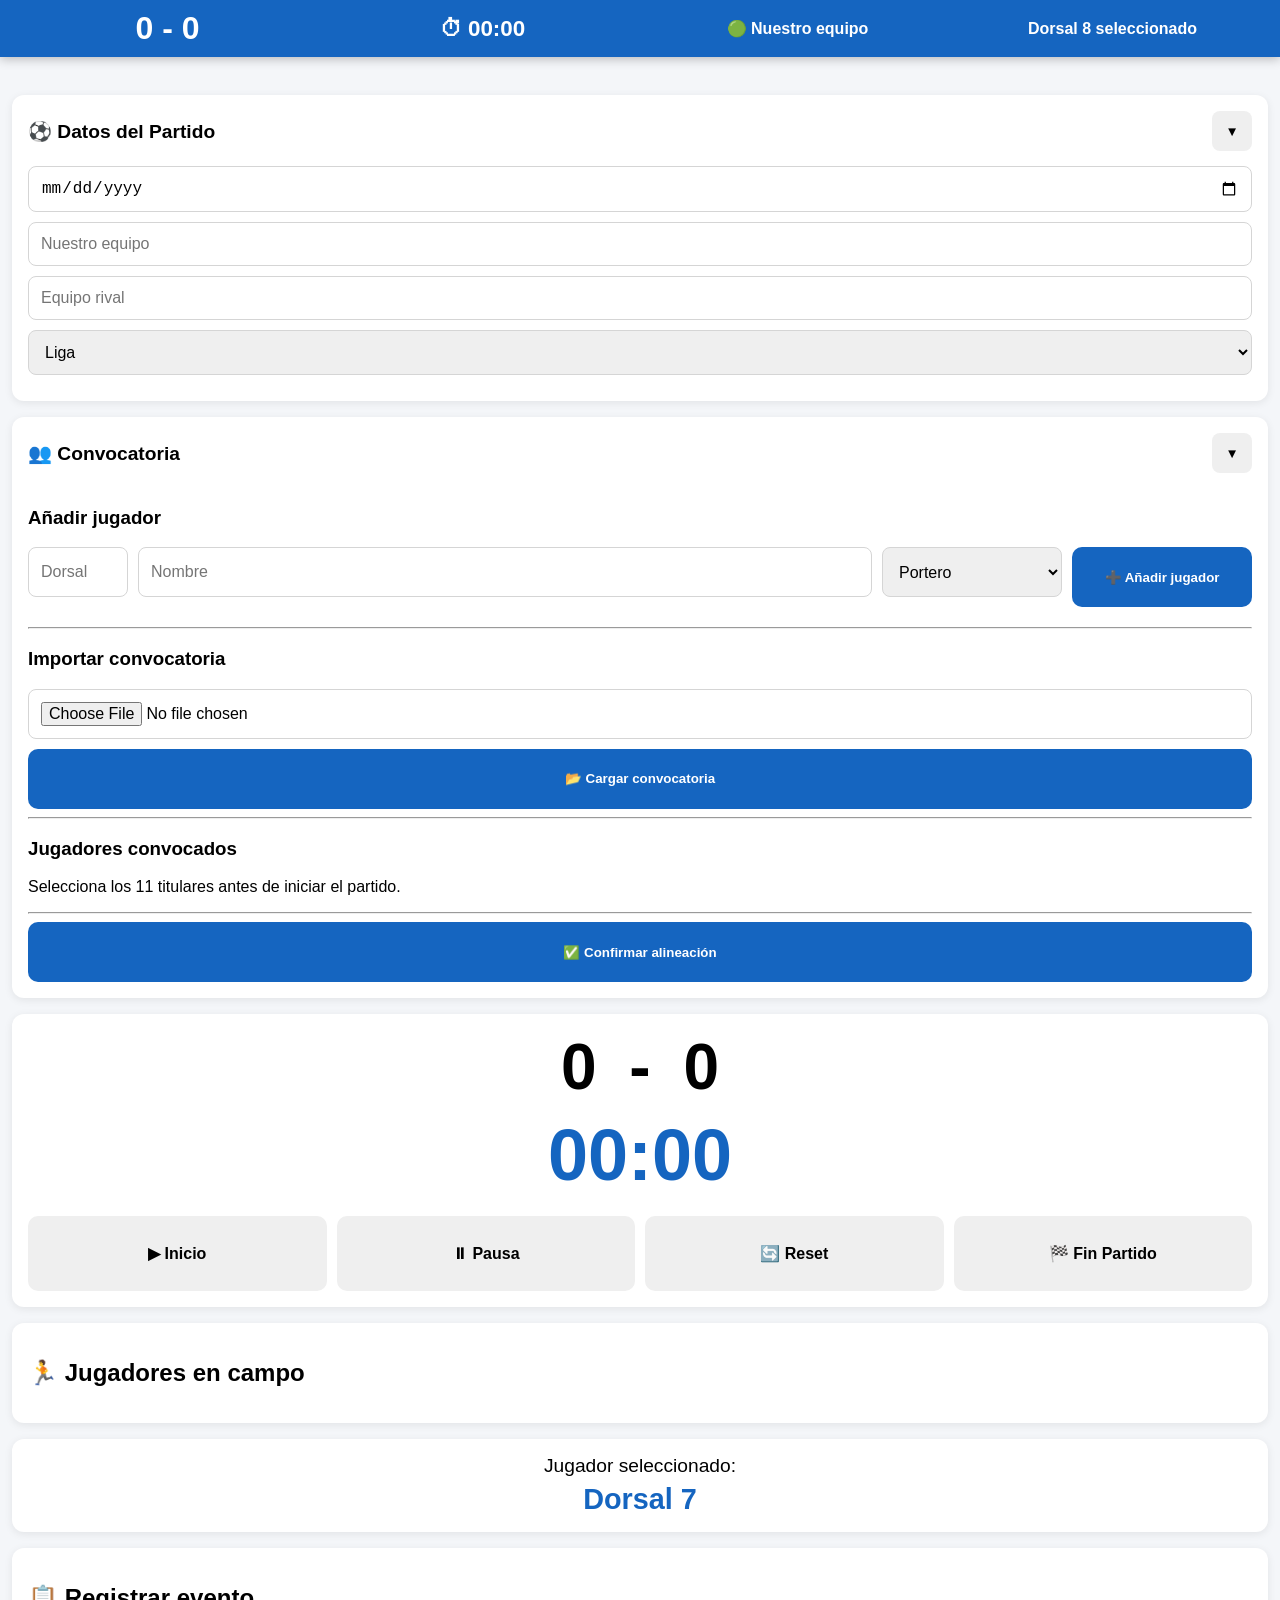
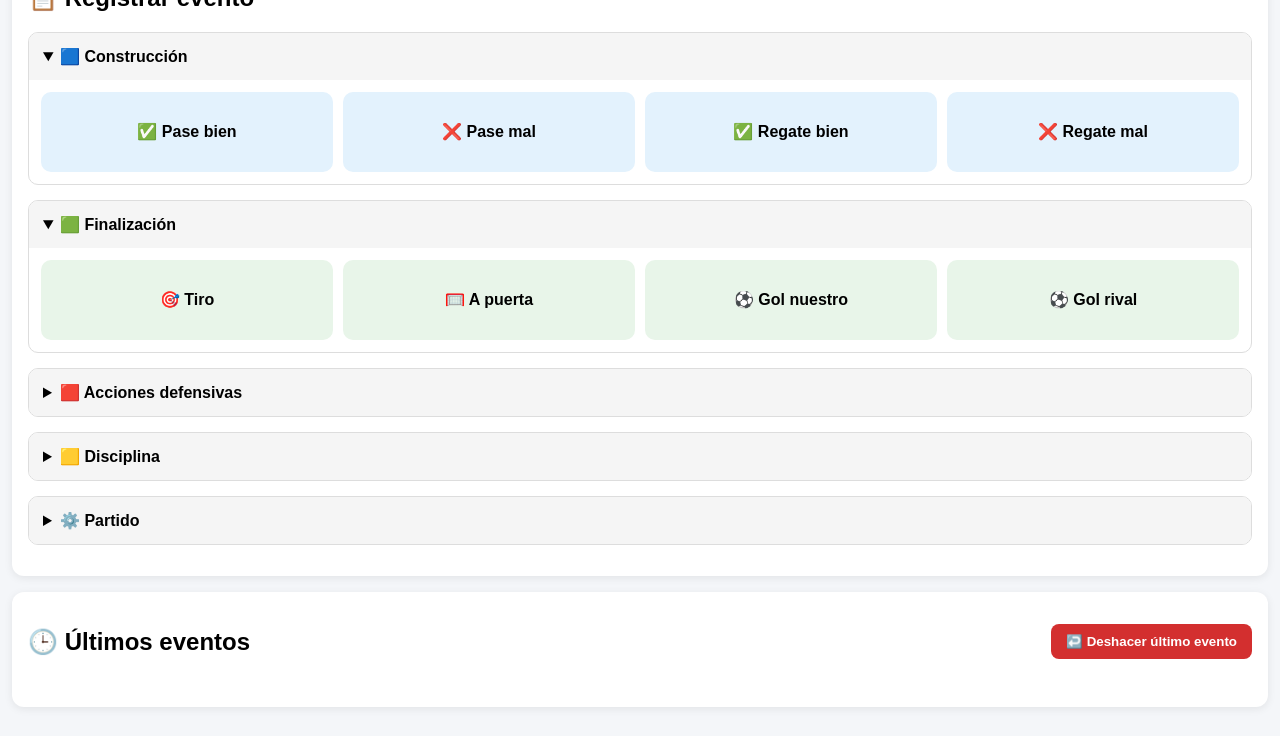
==== index.html @ 16bd26c3 "Versión1 Primera versión justo antes de añadir autoguardado. Está implementado:  ✅ Convocatoria man" ====
<!DOCTYPE html>
<html lang="es">
<head>
    <meta charset="UTF-8">
    <meta name="viewport" content="width=device-width, initial-scale=1.0">
<!-- ENLACE A MANIFEST -->
    <link rel="manifest" href="manifest.json">

    <title>Football Scout</title>
    <link rel="stylesheet" href="css/style.css">
</head>

<body>
<!-- PANEL STICKY -->
<header class="sticky-panel">
  <div class="sticky-score">
      <span id="stickyHomeGoals">2</span>
      <span class="sticky-separator">-</span>
      <span id="stickyAwayGoals">1</span>
  </div>

  <div class="sticky-timer">
      ⏱ <span id="stickyTimer">67:34</span>
  </div>

  <div class="sticky-team">
      🟢 <span id="activeTeamLabel"> Nuestro equipo </span>
  </div>

  <div class="sticky-player">
      Dorsal
      <span id="stickySelectedPlayer">
          8
      </span>
      seleccionado
  </div>

</header>
<div class="app-container">
    <!-- DATOS DEL PARTIDO -->
    <section class="card collapsible">
        <div class="section-header">
            <h2>⚽ Datos del Partido</h2>
            <button class="collapse-btn" data-target="matchContent">▼</button>
        </div>
        <div id="matchContent" class="section-content">
            <input type="date" id="matchDate">
            <input type="text" id="homeTeam"  placeholder="Nuestro equipo">
            <input type="text" id="awayTeam" placeholder="Equipo rival">
            <select id="competition">
                <option>Liga</option>
                <option>Copa</option>
                <option>Amistoso</option>
                <option>Torneo</option>
            </select>
        </div>
    </section>

<!-- CONVOCATORIA -->
<section class="card collapsible">
    <div class="section-header">
        <h2>👥 Convocatoria</h2>
        <button class="collapse-btn" data-target="squadContent"> ▼ </button>
    </div>
    <div id="squadContent" class="section-content">
        <!-- ALTA MANUAL -->
        <h3>Añadir jugador</h3>
        <div class="player-form">
            <input type="number" id="playerDorsal" placeholder="Dorsal">
            <input type="text" id="playerName"  placeholder="Nombre">
            <select id="playerPosition">
                <option value="POR">Portero</option>
                <option value="LD">Lateral Derecho</option>
                <option value="DFC">Defensa Central</option>
                <option value="LI">Lateral Izquierdo</option>
                <option value="MC">Medio Centro</option>
                <option value="EI">Extremo Izquierdo</option>
                <option value="ED">Extremo Derecho</option>
                <option value="DC">Delantero</option>
            </select>
            <button type="button" id="addPlayerBtn" class="primary-btn">
                ➕ Añadir jugador
            </button>
        </div>
        <hr>
        <!-- IMPORTAR CONVOCATORIA -->
        <h3>Importar convocatoria</h3>
        <div class="import-panel">
            <input type="file" id="lineupFile" accept=".txt">
            <button type="button" id="loadLineupBtn" class="primary-btn">
                📂 Cargar convocatoria
            </button>
        </div>
        <hr>

        <!-- LISTADO DE CONVOCADOS -->
        <h3>Jugadores convocados</h3>
        <p> Selecciona los 11 titulares antes de iniciar el partido.</p>
        <div id="playersList">
            <!-- renderSquad() insertará aquí: 
            <div class="player-row">
                <label>   
                    <input type="checkbox" class="starter-checkbox" data-player-id="123">
                    8 - Antonio Rivas (MC)
                </label>
            </div>
            <div class="player-row">
                <label>
                    <input type="checkbox" class="starter-checkbox" data-player-id="1">
                    1 - Juan Pérez (POR)
                </label>
            </div>
            -->
        </div>
        <hr>
        <!-- CONFIRMAR ALINEACIÓN -->
        <button type="button" id="confirmLineupBtn" class="primary-btn">
            ✅ Confirmar alineación
        </button>
    </div>
</section>
<!-- PANEL DE PARTIDO-->
<section class="card match-panel">
    <div class="scoreboard">
        <span id="homeGoals">0</span>
        <span class="separator">-</span>
        <span id="awayGoals">0</span>
    </div>
    <div id="timer">   00:00  </div>
    <div class="timer-controls">
        <button id="startBtn">   ▶ Inicio </button>
        <button id="pauseBtn"> ⏸ Pausa </button>
        <button id="resetBtn"> 🔄 Reset </button>
        <button id="finishBtn"> 🏁 Fin Partido </button>
    </div>
</section>

<!-- JUGADORES -->
<section class="card">
    <h2>🏃 Jugadores en campo</h2>
    <div id="fieldPlayers">
    <!-- Generados por JS -->
        <button class="player-btn">1</button>
        <button class="player-btn">2</button>
        <button class="player-btn">3</button>
        <button class="player-btn">4</button>

        <button class="player-btn">5</button>
        <button class="player-btn">6</button>
        <button class="player-btn selected">7</button>
        <button class="player-btn">8</button>

        <button class="player-btn">9</button>
        <button class="player-btn">10</button>
        <button class="player-btn">11</button>
        </div>
    </section>

    <!-- JUGADOR SELECCIONADO -->
    <section class="card selected-player-card">
        <span>Jugador seleccionado:</span>
        <strong id="selectedPlayer">
            Dorsal 7
        </strong>
    </section>

    <!-- EVENTOS -->
    <section class="card">
        <h2>📋 Registrar evento</h2>
        <!-- CONSTRUCCIÓN -->
        <details open>
            <summary>🟦 Construcción</summary>
            <div class="event-grid">
                <button class="offensive" data-event="pass_ok"> ✅ Pase bien </button>
                <button class="offensive" data-event="pass_bad"> ❌ Pase mal </button>
                <button class="offensive" data-event="dribble_ok"> ✅ Regate bien </button>
                <button class="offensive" data-event="dribble_bad"> ❌ Regate mal </button>
            </div>
        </details>

        <!-- FINALIZACIÓN -->
        <details open>
            <summary>🟩 Finalización</summary>
            <div class="event-grid">
                <button class="finishing"
                        data-event="shot">
                    🎯 Tiro
                </button>

                <button class="finishing"
                        data-event="shot_target">
                    🥅 A puerta
                </button>

                <button class="finishing"
                        data-event="goal_own">
                    ⚽ Gol nuestro
                </button>

                <button class="finishing"
                        data-event="goal_rival">
                    ⚽ Gol rival
                </button>

            </div>

        </details>

        <!-- DEFENSIVO -->

        <details>

            <summary>🟥 Acciones defensivas</summary>

            <div class="event-grid">

                <button class="defensive"
                        data-event="loss">
                    💥 Pérdida
                </button>

                <button class="defensive"
                        data-event="recovery">
                    🔁 Recuperación
                </button>

            </div>

        </details>

        <!-- DISCIPLINA -->

        <details>

            <summary>🟨 Disciplina</summary>

            <div class="event-grid">

                <button class="discipline"
                        data-event="foul_committed">
                    🤕 Falta cometida
                </button>

                <button class="discipline"
                        data-event="foul_received">
                    🙋 Falta sufrida
                </button>

                <button class="discipline"
                        data-event="yellow">
                    🟨 Amarilla
                </button>

            </div>

        </details>

        <!-- PARTIDO -->

        <details>

            <summary>⚙️ Partido</summary>

            <div class="event-grid">

                <button class="match-event"
                        id="substitutionBtn">
                    🔄 Cambio
                </button>

            </div>

        </details>

    </section>
        <!-- ÚLTIMOS EVENTOS -->

    <section class="card">
        <div class="timeline-header">
            <h2>🕒 Últimos eventos</h2>
            <button type="button" id="undoEventBtn"> ↩️ Deshacer último evento         </button>
        </div>
        <div id="timeline">
        <!--
            <div class="timeline-item"> 23' D7 Pase correcto </div>
            <div class="timeline-item"> 24' D9 Regate correcto </div>
            <div class="timeline-item"> 25' D10 Tiro </div>
        -->
        </div>
    </section>
</div>

<div id="substitutionModal" class="modal hidden">
    <div class="modal-content">
        <h2>🔄 Cambio</h2>
        <label> Sale </label>
        <select id="playerOutSelect">
        </select>
        <label> Entra </label>
        <select id="playerInSelect">
        </select>

        <div class="modal-actions">
            <button id="cancelSubBtn"> Cancelar</button>
            <button id="confirmSubBtn"> Confirmar </button>
        </div>
    </div>
</div>

<script src="js/players.js"></script>

<script src="js/ui.js"></script>

<script src="js/app.js"></script>
<script src="js/state.js"></script>
<script src="js/timer.js"></script>
<script src="js/scoreboard.js"></script>

<script src="js/timeline.js"></script>
<script src="js/events.js"></script>
<script src="js/substitutions.js"></script>
<script src="js/storage.js"></script>




<script>
if (
    "serviceWorker" in navigator &&
    window.location.protocol !== "file:"
) {
    window.addEventListener("load", () => {
        navigator.serviceWorker
            .register("./service-worker.js")
            .then(() => {
                console.log("✅ Service Worker registrado");
            })
            .catch(error => {
                console.error(error);
            });
    });
}
else {
    console.log(
        "ℹ️ Service Worker desactivado en modo local"
    );
}
</script>

</body>
</html>
---- css/style.css ----
@import url("./layout.css");
@import url("./match.css");
@import url("./players.css");
@import url("./events.css");
@import url("./responsive.css");
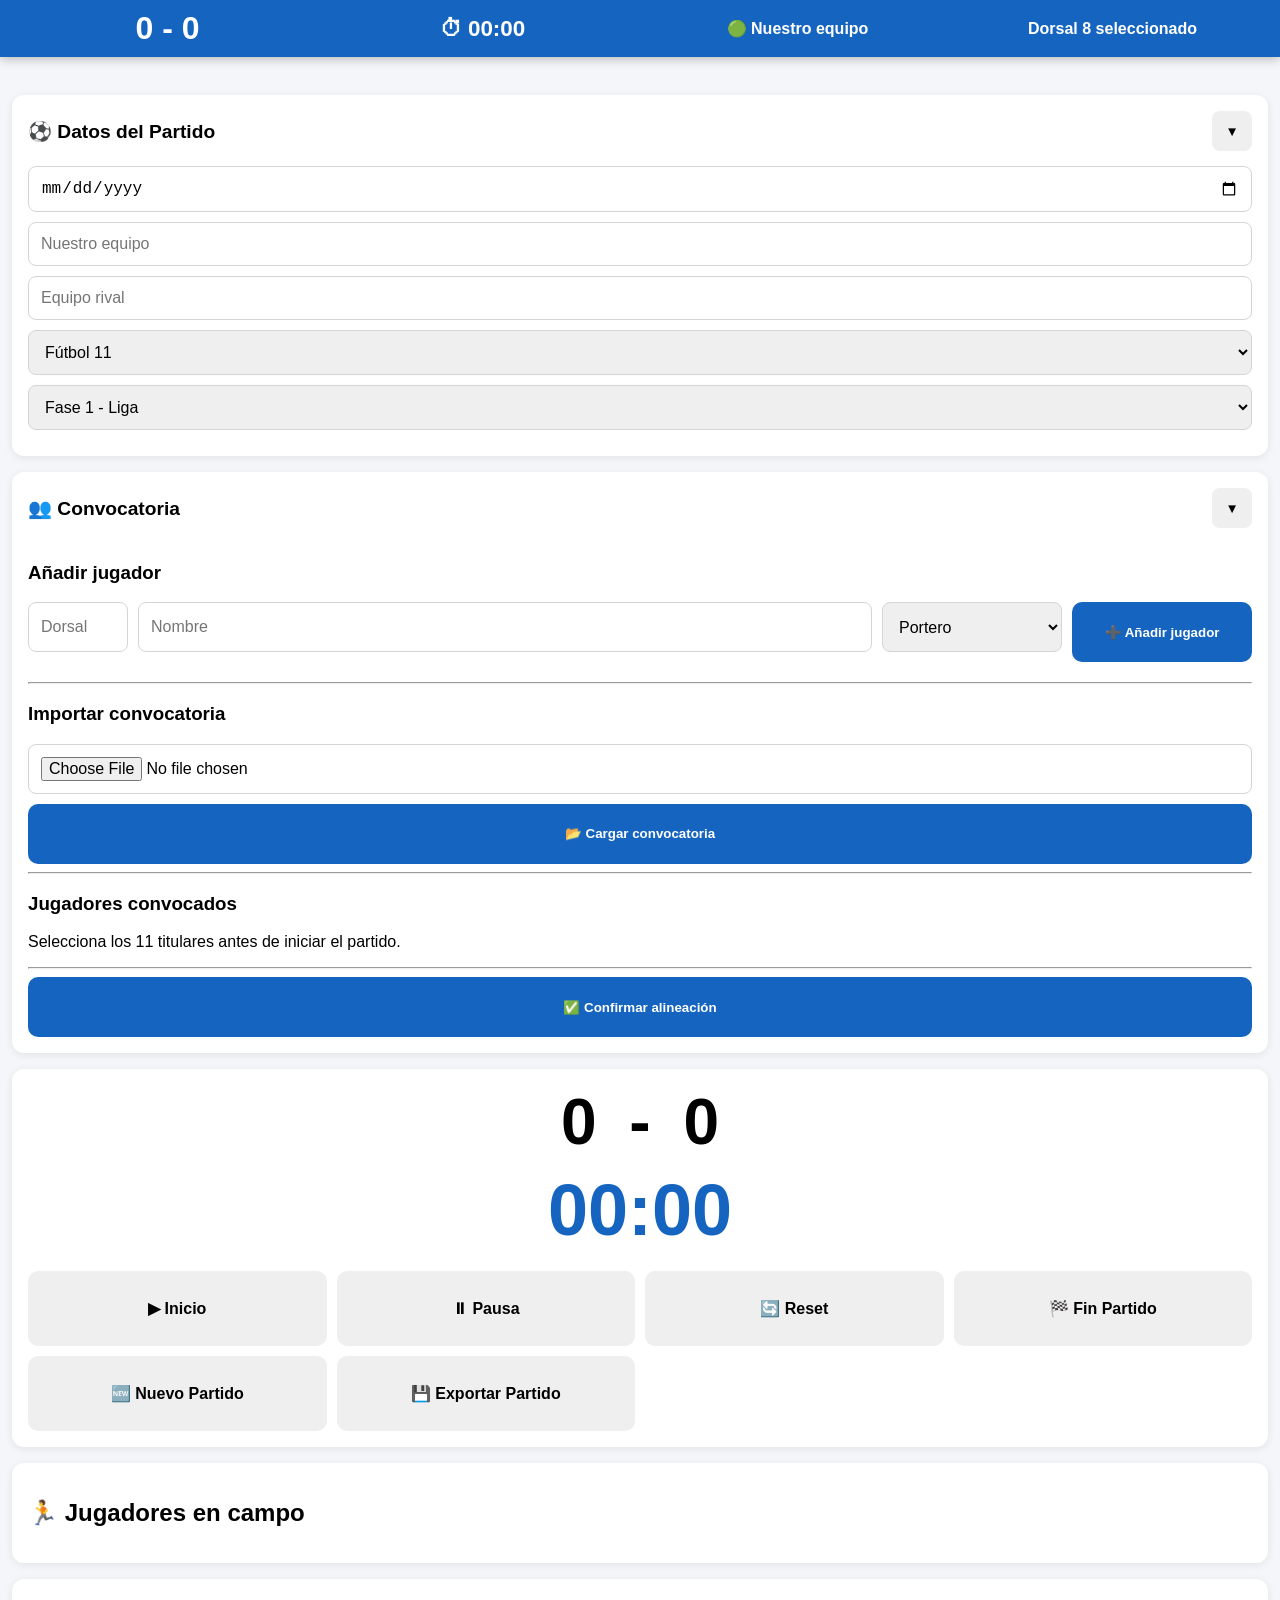
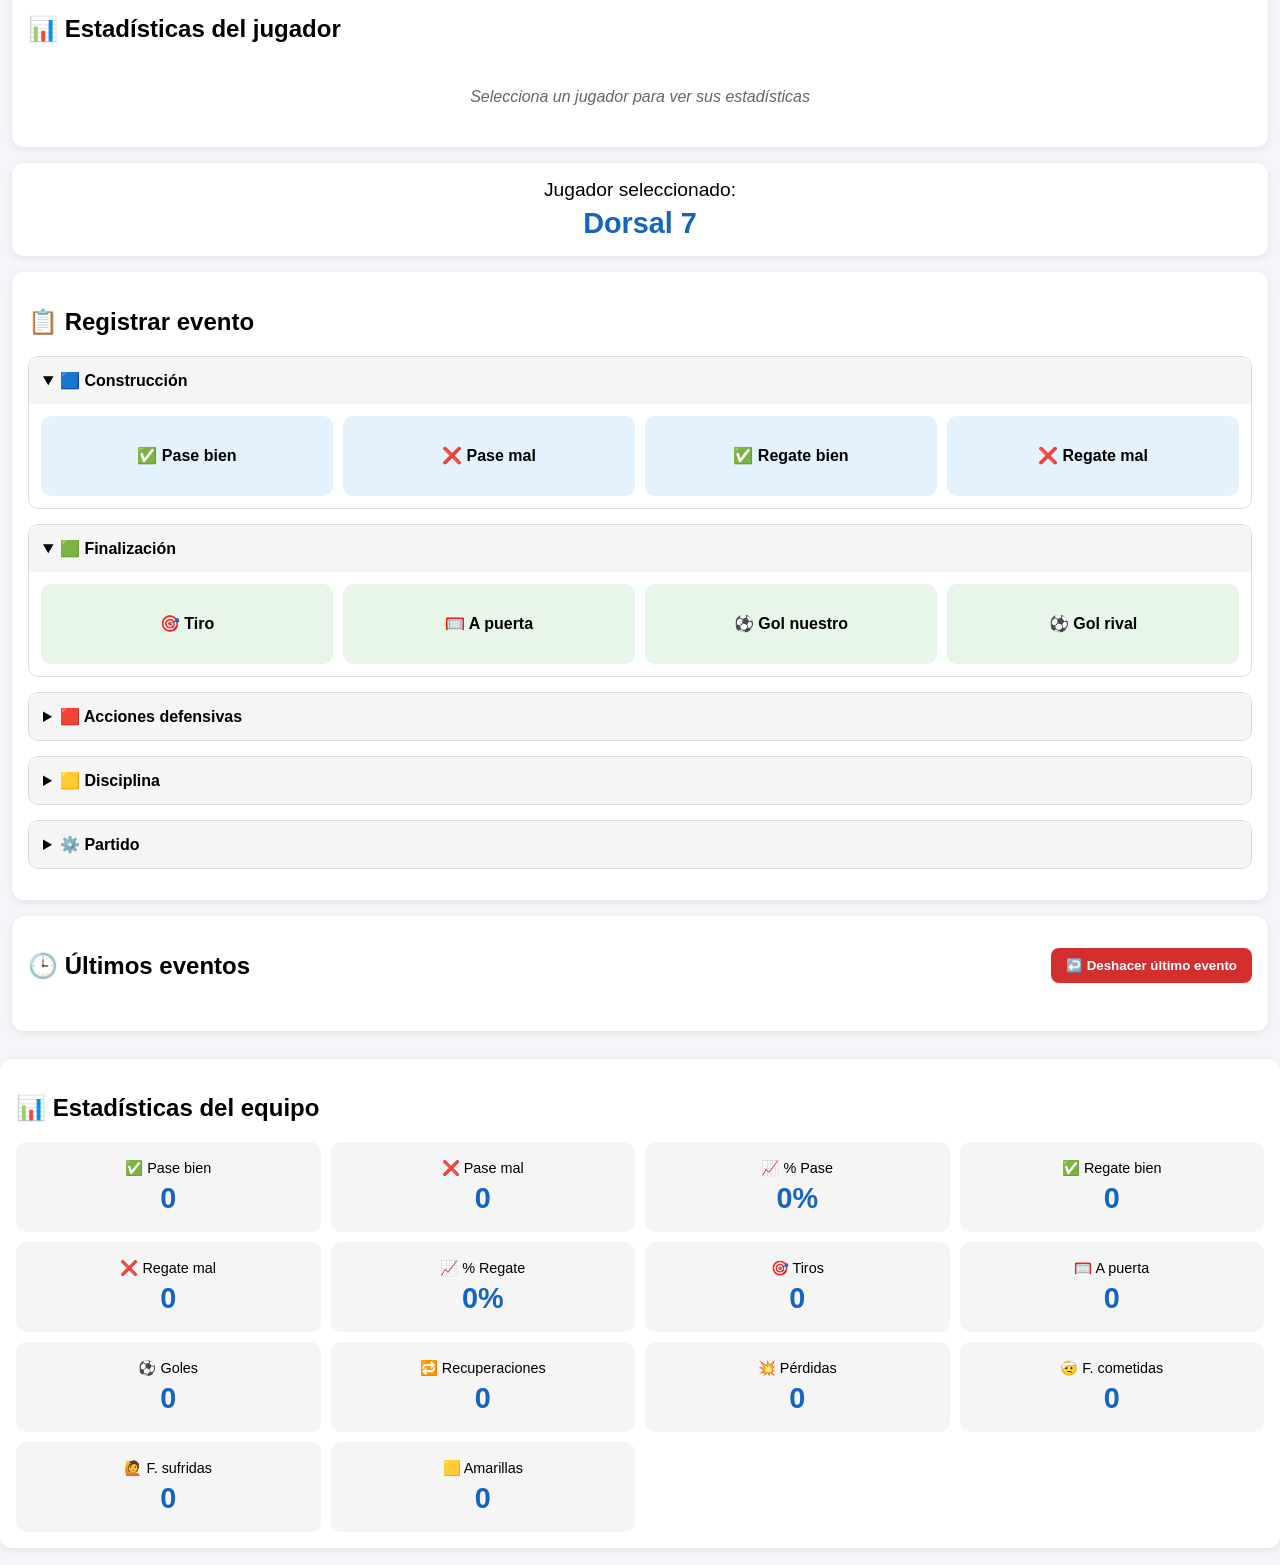
==== commit f3037df5: "Version 1.1 Añado estaditicas individuales y de partido completo. Además puedo exportar a json" ====
--- a/index.html
+++ b/index.html
@@ -6,7 +6,7 @@
 <!-- ENLACE A MANIFEST -->
     <link rel="manifest" href="manifest.json">
 
-    <title>Football Scout</title>
+    <title>DataTalk v1t</title>
     <link rel="stylesheet" href="css/style.css">
 </head>
 
@@ -28,11 +28,7 @@
   </div>
 
   <div class="sticky-player">
-      Dorsal
-      <span id="stickySelectedPlayer">
-          8
-      </span>
-      seleccionado
+      Dorsal <span id="stickySelectedPlayer">8 </span> seleccionado
   </div>
 
 </header>
@@ -47,11 +43,15 @@
             <input type="date" id="matchDate">
             <input type="text" id="homeTeam"  placeholder="Nuestro equipo">
             <input type="text" id="awayTeam" placeholder="Equipo rival">
+            <select id="matchType">
+                <option value="F11" selected> Fútbol 11 </option>
+                <option value="F8"> Fútbol 8 </option>
+            </select>
             <select id="competition">
-                <option>Liga</option>
+                <option>Fase 1 - Liga</option>
+                <option>Fase 2 - Liga </option>
                 <option>Copa</option>
-                <option>Amistoso</option>
-                <option>Torneo</option>
+                <option>Amistoso/Torneo</option>
             </select>
         </div>
     </section>
@@ -132,6 +132,8 @@
         <button id="pauseBtn"> ⏸ Pausa </button>
         <button id="resetBtn"> 🔄 Reset </button>
         <button id="finishBtn"> 🏁 Fin Partido </button>
+        <button id="newMatchBtn">🆕 Nuevo Partido  </button>
+        <button id="exportMatchBtn"> 💾 Exportar Partido  </button>
     </div>
 </section>
 
@@ -154,9 +156,19 @@
         <button class="player-btn">10</button>
         <button class="player-btn">11</button>
         </div>
-    </section>
-
-    <!-- JUGADOR SELECCIONADO -->
+</section>
+
+<!-- ESTADÍSTICAS JUGADOR -->
+<section class="card">
+    <h2>📊 Estadísticas del jugador</h2>
+    <div id="playerStats">
+        <div class="stats-empty">
+            Selecciona un jugador para ver sus estadísticas
+        </div>
+    </div>
+</section>
+
+<!-- JUGADOR SELECCIONADO -->
     <section class="card selected-player-card">
         <span>Jugador seleccionado:</span>
         <strong id="selectedPlayer">
@@ -182,94 +194,38 @@
         <details open>
             <summary>🟩 Finalización</summary>
             <div class="event-grid">
-                <button class="finishing"
-                        data-event="shot">
-                    🎯 Tiro
-                </button>
-
-                <button class="finishing"
-                        data-event="shot_target">
-                    🥅 A puerta
-                </button>
-
-                <button class="finishing"
-                        data-event="goal_own">
-                    ⚽ Gol nuestro
-                </button>
-
-                <button class="finishing"
-                        data-event="goal_rival">
-                    ⚽ Gol rival
-                </button>
-
-            </div>
-
+                <button class="finishing" data-event="shot"> 🎯 Tiro      </button>
+                <button class="finishing" data-event="shot_target"> 🥅 A puerta  </button>
+                <button class="finishing" data-event="goal_own"> ⚽ Gol nuestro   </button>
+                <button class="finishing" data-event="goal_rival"> ⚽ Gol rival</button>
+            </div>
         </details>
 
         <!-- DEFENSIVO -->
-
         <details>
-
             <summary>🟥 Acciones defensivas</summary>
-
-            <div class="event-grid">
-
-                <button class="defensive"
-                        data-event="loss">
-                    💥 Pérdida
-                </button>
-
-                <button class="defensive"
-                        data-event="recovery">
-                    🔁 Recuperación
-                </button>
-
-            </div>
-
+            <div class="event-grid">
+                <button class="defensive" data-event="loss">💥 Pérdida   </button>
+                <button class="defensive" data-event="recovery"> 🔁 Recuperación</button>
+            </div>
         </details>
 
         <!-- DISCIPLINA -->
-
         <details>
-
             <summary>🟨 Disciplina</summary>
-
-            <div class="event-grid">
-
-                <button class="discipline"
-                        data-event="foul_committed">
-                    🤕 Falta cometida
-                </button>
-
-                <button class="discipline"
-                        data-event="foul_received">
-                    🙋 Falta sufrida
-                </button>
-
-                <button class="discipline"
-                        data-event="yellow">
-                    🟨 Amarilla
-                </button>
-
-            </div>
-
+            <div class="event-grid">
+                <button class="discipline" data-event="foul_committed"> 🤕 Falta cometida </button>
+                <button class="discipline" data-event="foul_received"> 🙋 Falta sufrida</button>
+                <button class="discipline" data-event="yellow">  🟨 Amarilla </button>
+            </div>
         </details>
 
         <!-- PARTIDO -->
-
         <details>
-
             <summary>⚙️ Partido</summary>
-
-            <div class="event-grid">
-
-                <button class="match-event"
-                        id="substitutionBtn">
-                    🔄 Cambio
-                </button>
-
-            </div>
-
+            <div class="event-grid">
+                <button class="match-event" id="substitutionBtn">  🔄 Cambio  </button>
+            </div>
         </details>
 
     </section>
@@ -289,6 +245,12 @@
         </div>
     </section>
 </div>
+<section class="card">
+    <h2>📊 Estadísticas del equipo</h2>
+    <div id="teamStats">
+        Sin datos
+    </div>
+</section>
 
 <div id="substitutionModal" class="modal hidden">
     <div class="modal-content">
@@ -311,6 +273,7 @@
 
 <script src="js/ui.js"></script>
 
+<script src="js/export.js"></script>
 <script src="js/app.js"></script>
 <script src="js/state.js"></script>
 <script src="js/timer.js"></script>
@@ -321,6 +284,7 @@
 <script src="js/substitutions.js"></script>
 <script src="js/storage.js"></script>
 
+<script src="js/stats.js"></script>
 
 
 
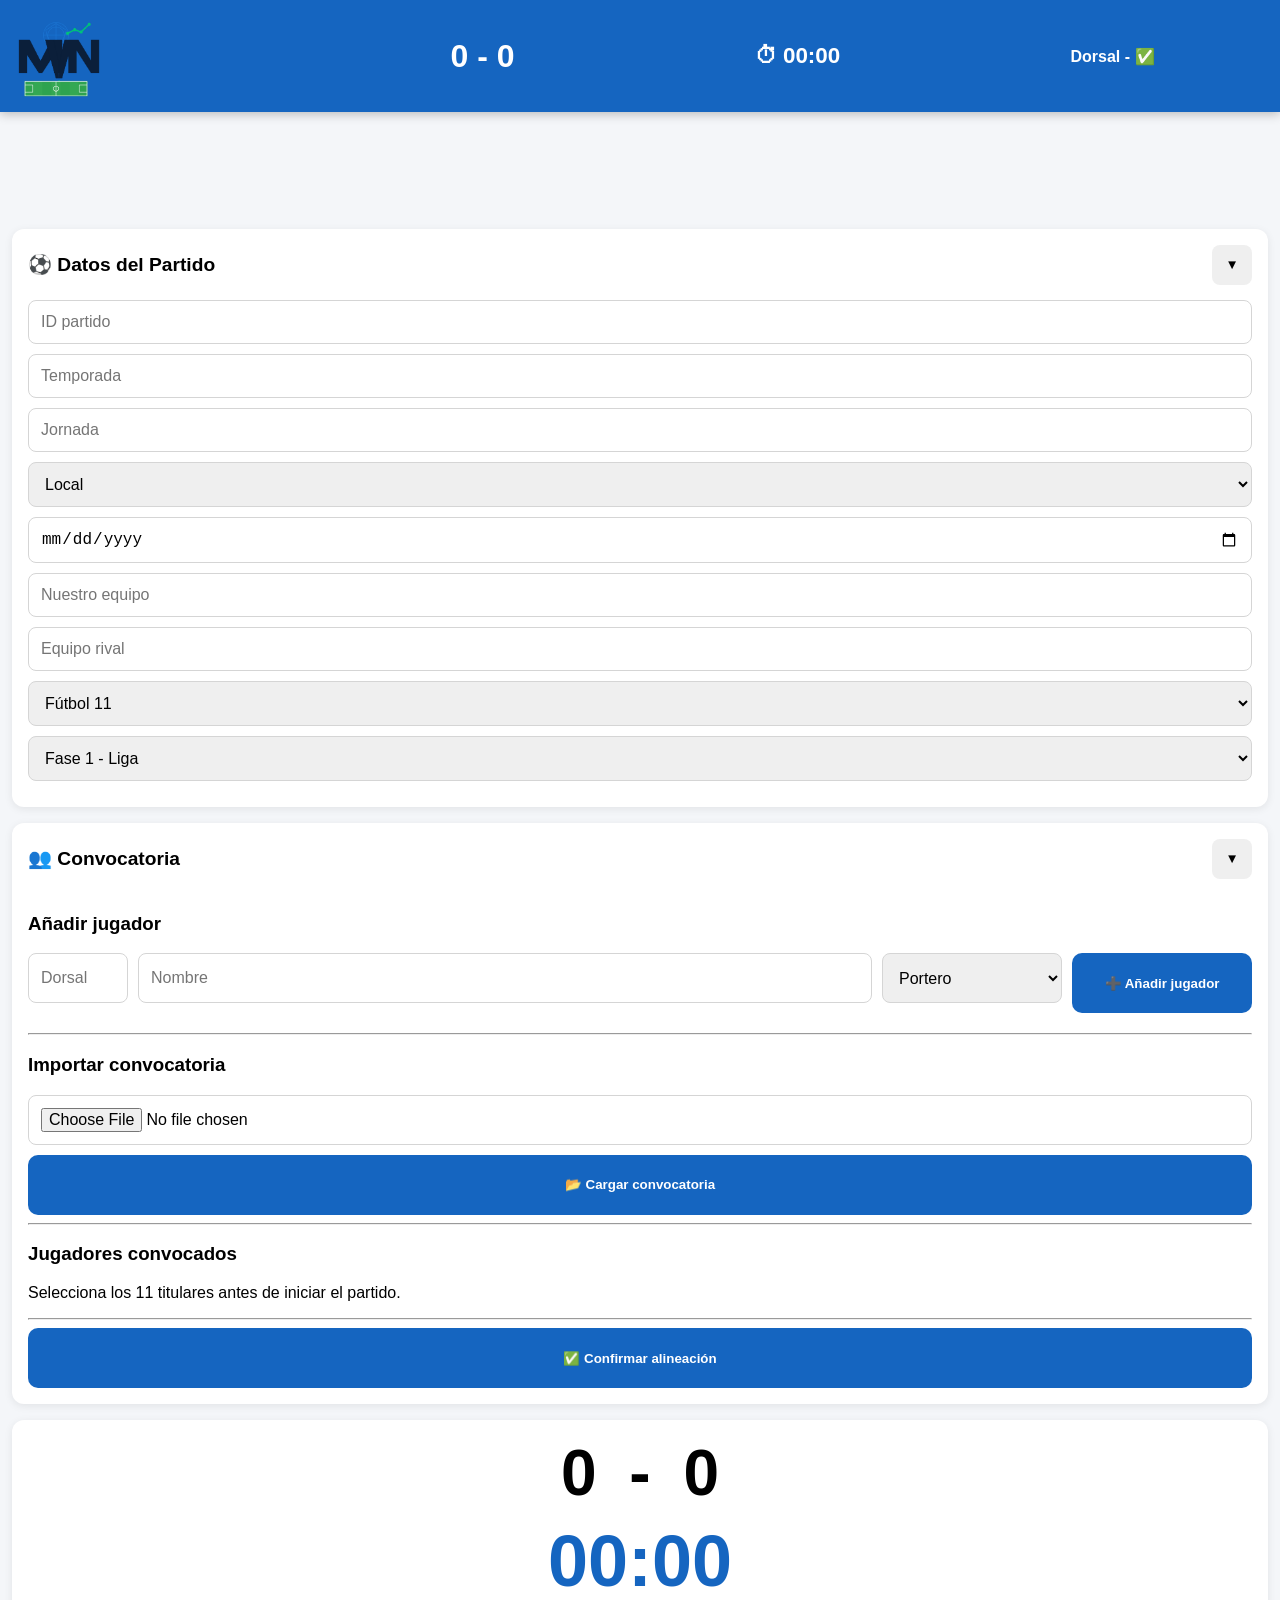
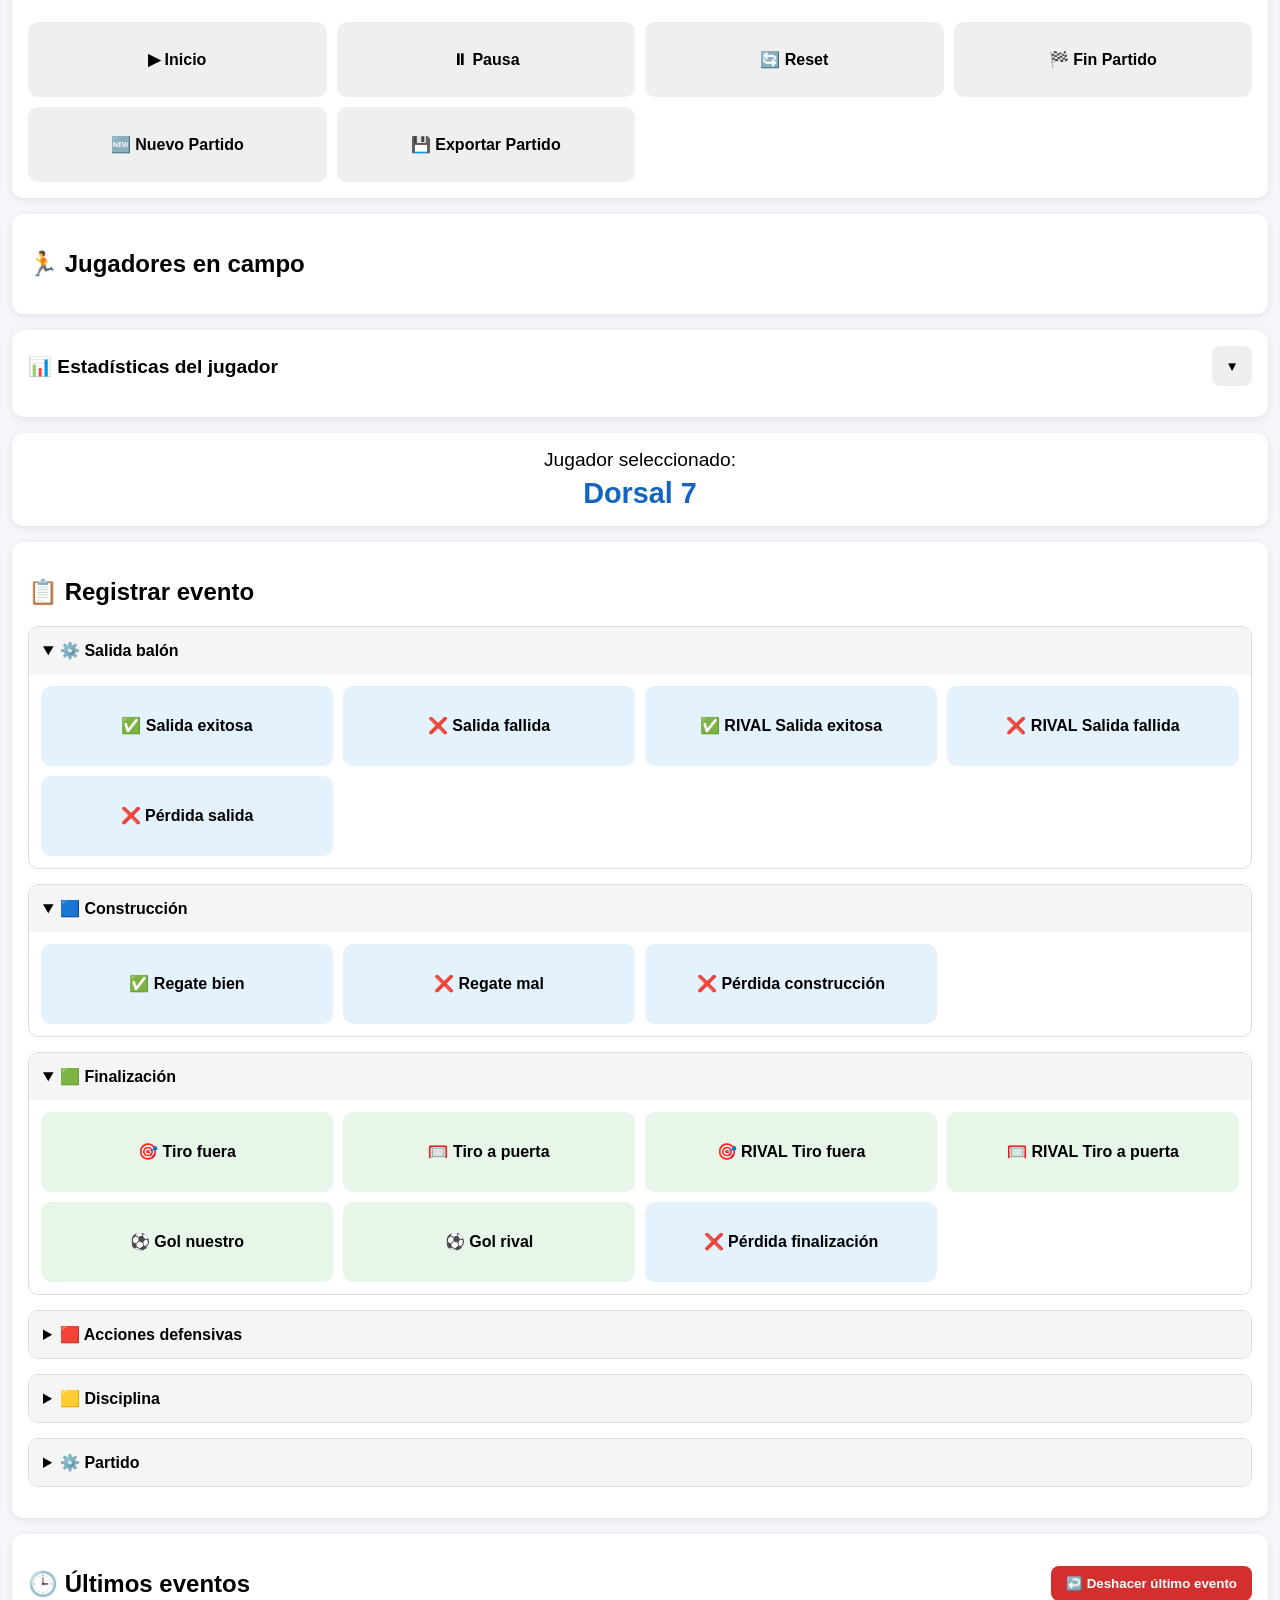
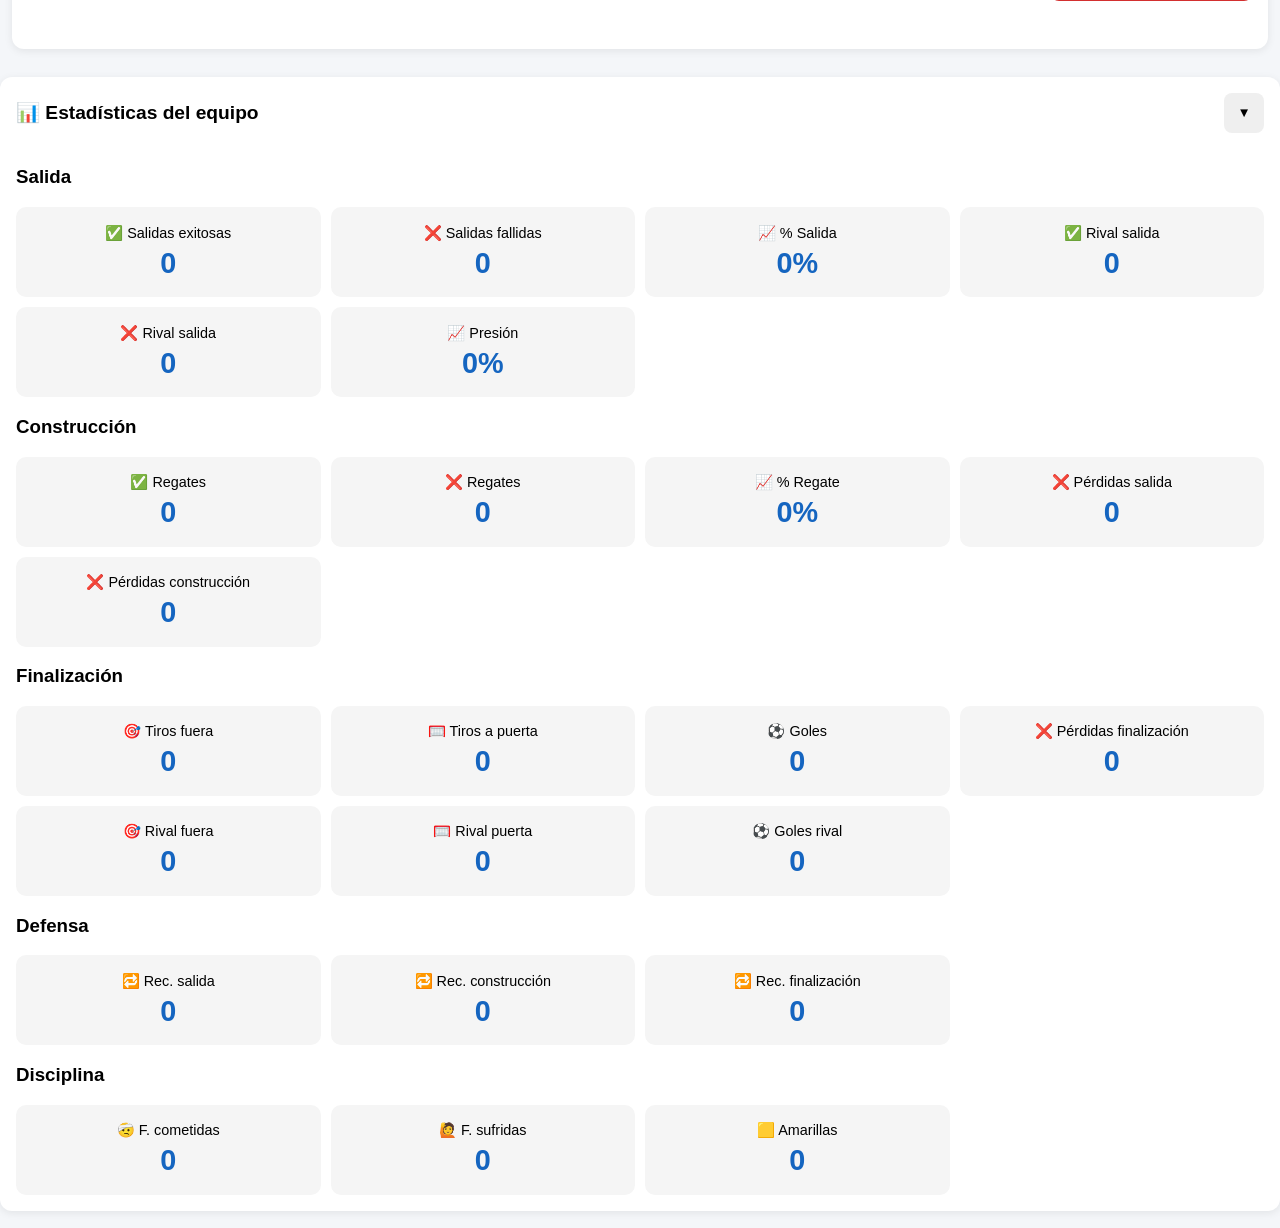
==== commit 1c95f2d3: "Modifico Timer para el reloj" ====
--- a/index.html
+++ b/index.html
@@ -3,16 +3,19 @@
 <head>
     <meta charset="UTF-8">
     <meta name="viewport" content="width=device-width, initial-scale=1.0">
+    <meta name="theme-color" content="#1976d2">
 <!-- ENLACE A MANIFEST -->
     <link rel="manifest" href="manifest.json">
 
-    <title>DataTalk v1t</title>
+    <title>DataTalk v2</title>
     <link rel="stylesheet" href="css/style.css">
 </head>
 
 <body>
 <!-- PANEL STICKY -->
 <header class="sticky-panel">
+    <img src="assets/logo.png" alt="Data Talk" class="sticky-logo">
+    
   <div class="sticky-score">
       <span id="stickyHomeGoals">2</span>
       <span class="sticky-separator">-</span>
@@ -20,18 +23,28 @@
   </div>
 
   <div class="sticky-timer">
-      ⏱ <span id="stickyTimer">67:34</span>
+      ⏱ <span id="stickyTimer">-:-</span>
   </div>
 
-  <div class="sticky-team">
+  <!-- 
+    <div class="sticky-team">
       🟢 <span id="activeTeamLabel"> Nuestro equipo </span>
   </div>
-
+  -->
   <div class="sticky-player">
-      Dorsal <span id="stickySelectedPlayer">8 </span> seleccionado
+      Dorsal <span id="stickySelectedPlayer">- </span> ✅
   </div>
 
 </header>
+<!-- LOGOTIPO -->
+ <header class="app-header">
+    <img src="assets/logo.png" alt="Data Talk" class="app-logo">
+    <div>
+        <h1>Data Talk</h1>
+        <p> Registro y análisis de eventos deportivos</p>
+    </div>
+</header>
+
 <div class="app-container">
     <!-- DATOS DEL PARTIDO -->
     <section class="card collapsible">
@@ -40,6 +53,13 @@
             <button class="collapse-btn" data-target="matchContent">▼</button>
         </div>
         <div id="matchContent" class="section-content">
+            <input type="text" id="matchId" placeholder="ID partido">
+            <input type="text" id="season"  placeholder="Temporada">
+            <input type="text" id="round"  placeholder="Jornada">
+            <select id="venue">
+                <option value="home" > Local </option>
+                <option value="away"> Visitante </option>
+            </select>
             <input type="date" id="matchDate">
             <input type="text" id="homeTeam"  placeholder="Nuestro equipo">
             <input type="text" id="awayTeam" placeholder="Equipo rival">
@@ -159,11 +179,13 @@
 </section>
 
 <!-- ESTADÍSTICAS JUGADOR -->
-<section class="card">
+<section class="card collapsible">
+    <div class="section-header">
     <h2>📊 Estadísticas del jugador</h2>
-    <div id="playerStats">
-        <div class="stats-empty">
-            Selecciona un jugador para ver sus estadísticas
+     <button class="collapse-btn" data-target="playerStatsContent">  ▼ </button>
+    </div>
+    <div id="playerStatsContent" class="section-content" collapsed>
+        <div id="playerStats">
         </div>
     </div>
 </section>
@@ -179,14 +201,25 @@
     <!-- EVENTOS -->
     <section class="card">
         <h2>📋 Registrar evento</h2>
+        <!-- SALIDA BALÓN -->
+        <details open>
+            <summary>⚙️ Salida balón</summary>
+            <div class="event-grid">
+                <button class="offensive" data-event="buildout_success"> ✅ Salida exitosa </button>
+                <button class="offensive" data-event="buildout_fail"> ❌ Salida fallida </button>
+                <button class="offensive" data-event="rival_buildout_success"> ✅ RIVAL Salida exitosa</button>
+                <button class="offensive" data-event="rival_buildout_fail"> ❌ RIVAL Salida fallida </button>
+                <button class="offensive" data-event="loss_buildout"> ❌ Pérdida salida </button>
+            </div>
+        </details>
+      
         <!-- CONSTRUCCIÓN -->
         <details open>
             <summary>🟦 Construcción</summary>
             <div class="event-grid">
-                <button class="offensive" data-event="pass_ok"> ✅ Pase bien </button>
-                <button class="offensive" data-event="pass_bad"> ❌ Pase mal </button>
                 <button class="offensive" data-event="dribble_ok"> ✅ Regate bien </button>
                 <button class="offensive" data-event="dribble_bad"> ❌ Regate mal </button>
+                <button class="offensive" data-event="loss_build"> ❌ Pérdida construcción</button>
             </div>
         </details>
 
@@ -194,10 +227,13 @@
         <details open>
             <summary>🟩 Finalización</summary>
             <div class="event-grid">
-                <button class="finishing" data-event="shot"> 🎯 Tiro      </button>
-                <button class="finishing" data-event="shot_target"> 🥅 A puerta  </button>
+                <button class="finishing" data-event="shot_off"> 🎯 Tiro fuera      </button>
+                <button class="finishing" data-event="shot_target"> 🥅 Tiro a puerta  </button>
+                <button class="finishing" data-event="rival_shot_off"> 🎯 RIVAL Tiro fuera      </button>
+                <button class="finishing" data-event="rival_shot_target"> 🥅 RIVAL Tiro a puerta  </button>
                 <button class="finishing" data-event="goal_own"> ⚽ Gol nuestro   </button>
                 <button class="finishing" data-event="goal_rival"> ⚽ Gol rival</button>
+                <button class="offensive" data-event="loss_finish"> ❌ Pérdida finalización</button>
             </div>
         </details>
 
@@ -205,8 +241,9 @@
         <details>
             <summary>🟥 Acciones defensivas</summary>
             <div class="event-grid">
-                <button class="defensive" data-event="loss">💥 Pérdida   </button>
-                <button class="defensive" data-event="recovery"> 🔁 Recuperación</button>
+                <button class="defensive" data-event="recovery_buildout">🔁 Recuperación salida   </button>
+                <button class="defensive" data-event="recovery_build"> 🔁 Recuperación construcción</button>
+                <button class="defensive" data-event="recovery_finish"> 🔁 Recuperación finalización</button>
             </div>
         </details>
 
@@ -245,10 +282,14 @@
         </div>
     </section>
 </div>
-<section class="card">
+<section class="card collapsible">
+    <div class="section-header">
     <h2>📊 Estadísticas del equipo</h2>
-    <div id="teamStats">
-        Sin datos
+     <button class="collapse-btn" data-target="teamStatsContent">  ▼ </button>
+    </div>
+    <div id="teamStatsContent" class="section-content" collapsed>
+        <div id="teamStats">
+        </div>
     </div>
 </section>
 
@@ -312,4 +353,4 @@
 </script>
 
 </body>
-</html>+</html>
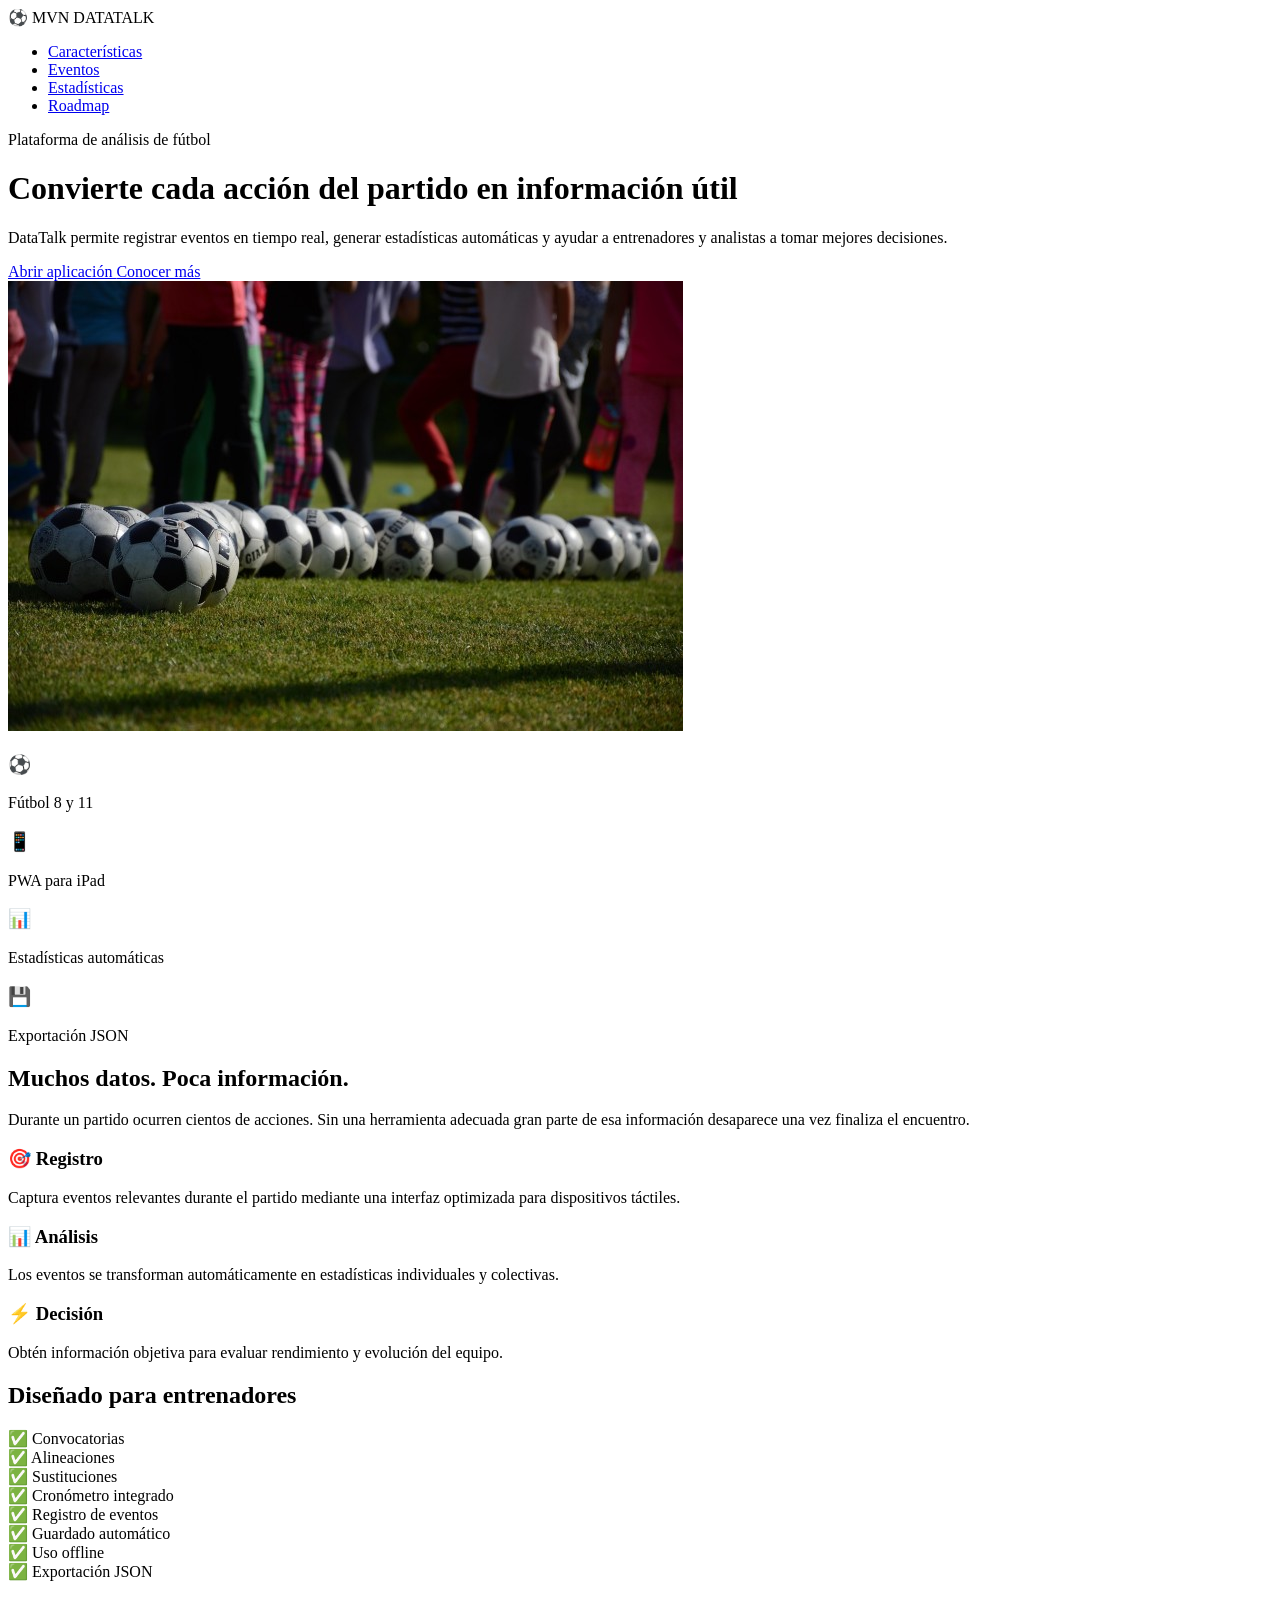
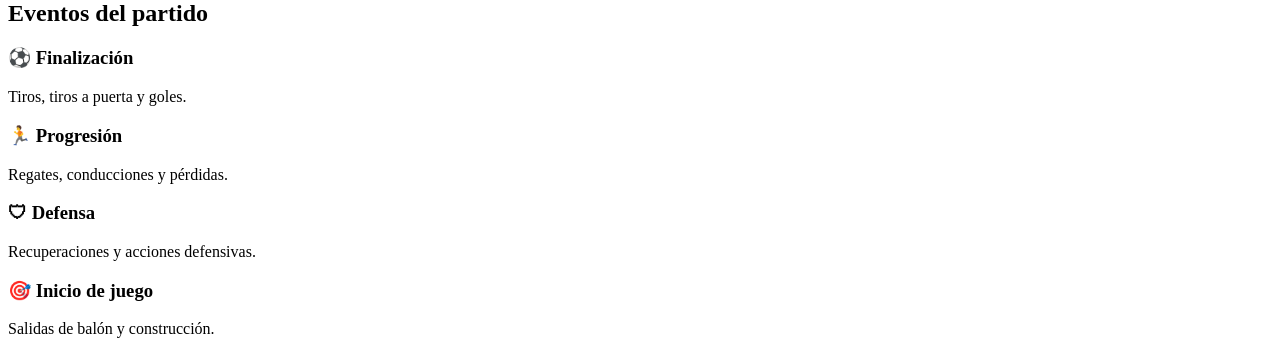
==== commit c89fe1ec: "landing page" ====
--- a/index.html
+++ b/index.html
@@ -1,356 +1,173 @@
 <!DOCTYPE html>
-<html lang="es">
-<head>
+<html lang="">
+  <head>
+
     <meta charset="UTF-8">
     <meta name="viewport" content="width=device-width, initial-scale=1.0">
-    <meta name="theme-color" content="#1976d2">
-<!-- ENLACE A MANIFEST -->
-    <link rel="manifest" href="manifest.json">
 
-    <title>DataTalk v2</title>
-    <link rel="stylesheet" href="css/style.css">
+    <title>DataTalk | Football Analytics Platform</title>
+
+    <meta name="description"
+          content="Plataforma de análisis de fútbol basada en eventos y estadísticas en tiempo real.">
+
+    <meta name="keywords"
+          content="football analytics, scouting, datatalk, fútbol, estadísticas, análisis deportivo">
+
+    <meta name="author" content="Antonio Rivas">
+
+    <link rel="preconnect" href="https://fonts.googleapis.com">
+    <link rel="preconnect" href="https://fonts.gstatic.com" crossorigin>
+
+    <link href="https://fonts.googleapis.com/css2?family=Inter:wght@300;400;500;600;700;800;900&display=swap"
+          rel="stylesheet">
+
+    <link rel="stylesheet" href="style.css">
+
 </head>
 
-<body>
-<!-- PANEL STICKY -->
-<header class="sticky-panel">
-    <img src="assets/logo.png" alt="Data Talk" class="sticky-logo">
-    
-  <div class="sticky-score">
-      <span id="stickyHomeGoals">2</span>
-      <span class="sticky-separator">-</span>
-      <span id="stickyAwayGoals">1</span>
-  </div>
+  <body>
 
-  <div class="sticky-timer">
-      ⏱ <span id="stickyTimer">-:-</span>
-  </div>
+<header class="hero">
+    <nav class="navbar">
+        <div class="logo">            ⚽ MVN DATATALK        </div>
+        <ul class="menu">
+            <li><a href="#features">Características</a></li>
+            <li><a href="#events">Eventos</a></li>
+            <li><a href="#stats">Estadísticas</a></li>
+            <li><a href="#roadmap">Roadmap</a></li>
+        </ul>
+    </nav>
 
-  <!-- 
-    <div class="sticky-team">
-      🟢 <span id="activeTeamLabel"> Nuestro equipo </span>
-  </div>
-  -->
-  <div class="sticky-player">
-      Dorsal <span id="stickySelectedPlayer">- </span> ✅
-  </div>
+    <div class="hero-content">
+        <div class="hero-text">
+            <span class="badge">                Plataforma de análisis de fútbol</span>
+            <h1>                Convierte cada acción del partido                en información útil            </h1>
+            <p>
+                DataTalk permite registrar eventos en tiempo real,
+                generar estadísticas automáticas y ayudar a entrenadores
+                y analistas a tomar mejores decisiones.
+            </p>
 
-</header>
-<!-- LOGOTIPO -->
- <header class="app-header">
-    <img src="assets/logo.png" alt="Data Talk" class="app-logo">
-    <div>
-        <h1>Data Talk</h1>
-        <p> Registro y análisis de eventos deportivos</p>
+            <div class="hero-buttons">
+                <a href="cliente-V2/" class="btn btn-primary">                    Abrir aplicación                </a>
+                <a href="#features" class="btn btn-secondary">                    Conocer más                </a>
+            </div>
+        </div>
+        <div class="hero-image">
+            <img src="images/hero.jpg"                 alt="Football analytics">
+        </div>
     </div>
 </header>
 
-<div class="app-container">
-    <!-- DATOS DEL PARTIDO -->
-    <section class="card collapsible">
-        <div class="section-header">
-            <h2>⚽ Datos del Partido</h2>
-            <button class="collapse-btn" data-target="matchContent">▼</button>
+
+<!--  Bloque métricas-->
+<section class="metrics">
+    <div class="container">
+        <div class="metric-card">
+            <h3>⚽</h3>
+            <p>Fútbol 8 y 11</p>
         </div>
-        <div id="matchContent" class="section-content">
-            <input type="text" id="matchId" placeholder="ID partido">
-            <input type="text" id="season"  placeholder="Temporada">
-            <input type="text" id="round"  placeholder="Jornada">
-            <select id="venue">
-                <option value="home" > Local </option>
-                <option value="away"> Visitante </option>
-            </select>
-            <input type="date" id="matchDate">
-            <input type="text" id="homeTeam"  placeholder="Nuestro equipo">
-            <input type="text" id="awayTeam" placeholder="Equipo rival">
-            <select id="matchType">
-                <option value="F11" selected> Fútbol 11 </option>
-                <option value="F8"> Fútbol 8 </option>
-            </select>
-            <select id="competition">
-                <option>Fase 1 - Liga</option>
-                <option>Fase 2 - Liga </option>
-                <option>Copa</option>
-                <option>Amistoso/Torneo</option>
-            </select>
+        <div class="metric-card">
+            <h3>📱</h3>
+            <p>PWA para iPad</p>
         </div>
-    </section>
-
-<!-- CONVOCATORIA -->
-<section class="card collapsible">
-    <div class="section-header">
-        <h2>👥 Convocatoria</h2>
-        <button class="collapse-btn" data-target="squadContent"> ▼ </button>
-    </div>
-    <div id="squadContent" class="section-content">
-        <!-- ALTA MANUAL -->
-        <h3>Añadir jugador</h3>
-        <div class="player-form">
-            <input type="number" id="playerDorsal" placeholder="Dorsal">
-            <input type="text" id="playerName"  placeholder="Nombre">
-            <select id="playerPosition">
-                <option value="POR">Portero</option>
-                <option value="LD">Lateral Derecho</option>
-                <option value="DFC">Defensa Central</option>
-                <option value="LI">Lateral Izquierdo</option>
-                <option value="MC">Medio Centro</option>
-                <option value="EI">Extremo Izquierdo</option>
-                <option value="ED">Extremo Derecho</option>
-                <option value="DC">Delantero</option>
-            </select>
-            <button type="button" id="addPlayerBtn" class="primary-btn">
-                ➕ Añadir jugador
-            </button>
+        <div class="metric-card">
+            <h3>📊</h3>
+            <p>Estadísticas automáticas</p>
         </div>
-        <hr>
-        <!-- IMPORTAR CONVOCATORIA -->
-        <h3>Importar convocatoria</h3>
-        <div class="import-panel">
-            <input type="file" id="lineupFile" accept=".txt">
-            <button type="button" id="loadLineupBtn" class="primary-btn">
-                📂 Cargar convocatoria
-            </button>
-        </div>
-        <hr>
-
-        <!-- LISTADO DE CONVOCADOS -->
-        <h3>Jugadores convocados</h3>
-        <p> Selecciona los 11 titulares antes de iniciar el partido.</p>
-        <div id="playersList">
-            <!-- renderSquad() insertará aquí: 
-            <div class="player-row">
-                <label>   
-                    <input type="checkbox" class="starter-checkbox" data-player-id="123">
-                    8 - Antonio Rivas (MC)
-                </label>
-            </div>
-            <div class="player-row">
-                <label>
-                    <input type="checkbox" class="starter-checkbox" data-player-id="1">
-                    1 - Juan Pérez (POR)
-                </label>
-            </div>
-            -->
-        </div>
-        <hr>
-        <!-- CONFIRMAR ALINEACIÓN -->
-        <button type="button" id="confirmLineupBtn" class="primary-btn">
-            ✅ Confirmar alineación
-        </button>
-    </div>
-</section>
-<!-- PANEL DE PARTIDO-->
-<section class="card match-panel">
-    <div class="scoreboard">
-        <span id="homeGoals">0</span>
-        <span class="separator">-</span>
-        <span id="awayGoals">0</span>
-    </div>
-    <div id="timer">   00:00  </div>
-    <div class="timer-controls">
-        <button id="startBtn">   ▶ Inicio </button>
-        <button id="pauseBtn"> ⏸ Pausa </button>
-        <button id="resetBtn"> 🔄 Reset </button>
-        <button id="finishBtn"> 🏁 Fin Partido </button>
-        <button id="newMatchBtn">🆕 Nuevo Partido  </button>
-        <button id="exportMatchBtn"> 💾 Exportar Partido  </button>
-    </div>
-</section>
-
-<!-- JUGADORES -->
-<section class="card">
-    <h2>🏃 Jugadores en campo</h2>
-    <div id="fieldPlayers">
-    <!-- Generados por JS -->
-        <button class="player-btn">1</button>
-        <button class="player-btn">2</button>
-        <button class="player-btn">3</button>
-        <button class="player-btn">4</button>
-
-        <button class="player-btn">5</button>
-        <button class="player-btn">6</button>
-        <button class="player-btn selected">7</button>
-        <button class="player-btn">8</button>
-
-        <button class="player-btn">9</button>
-        <button class="player-btn">10</button>
-        <button class="player-btn">11</button>
-        </div>
-</section>
-
-<!-- ESTADÍSTICAS JUGADOR -->
-<section class="card collapsible">
-    <div class="section-header">
-    <h2>📊 Estadísticas del jugador</h2>
-     <button class="collapse-btn" data-target="playerStatsContent">  ▼ </button>
-    </div>
-    <div id="playerStatsContent" class="section-content" collapsed>
-        <div id="playerStats">
+        <div class="metric-card">
+            <h3>💾</h3>
+            <p>Exportación JSON</p>
         </div>
     </div>
 </section>
 
-<!-- JUGADOR SELECCIONADO -->
-    <section class="card selected-player-card">
-        <span>Jugador seleccionado:</span>
-        <strong id="selectedPlayer">
-            Dorsal 7
-        </strong>
-    </section>
+<!-- Sección problema -->
+<section class="section">
+    <div class="container">
+        <h2>            Muchos datos. Poca información.        </h2>
+        <p class="section-text">
+            Durante un partido ocurren cientos de acciones.
+            Sin una herramienta adecuada gran parte de esa
+            información desaparece una vez finaliza el encuentro.
+        </p>
+    </div>
+</section>
 
-    <!-- EVENTOS -->
-    <section class="card">
-        <h2>📋 Registrar evento</h2>
-        <!-- SALIDA BALÓN -->
-        <details open>
-            <summary>⚙️ Salida balón</summary>
-            <div class="event-grid">
-                <button class="offensive" data-event="buildout_success"> ✅ Salida exitosa </button>
-                <button class="offensive" data-event="buildout_fail"> ❌ Salida fallida </button>
-                <button class="offensive" data-event="rival_buildout_success"> ✅ RIVAL Salida exitosa</button>
-                <button class="offensive" data-event="rival_buildout_fail"> ❌ RIVAL Salida fallida </button>
-                <button class="offensive" data-event="loss_buildout"> ❌ Pérdida salida </button>
-            </div>
-        </details>
-      
-        <!-- CONSTRUCCIÓN -->
-        <details open>
-            <summary>🟦 Construcción</summary>
-            <div class="event-grid">
-                <button class="offensive" data-event="dribble_ok"> ✅ Regate bien </button>
-                <button class="offensive" data-event="dribble_bad"> ❌ Regate mal </button>
-                <button class="offensive" data-event="loss_build"> ❌ Pérdida construcción</button>
-            </div>
-        </details>
 
-        <!-- FINALIZACIÓN -->
-        <details open>
-            <summary>🟩 Finalización</summary>
-            <div class="event-grid">
-                <button class="finishing" data-event="shot_off"> 🎯 Tiro fuera      </button>
-                <button class="finishing" data-event="shot_target"> 🥅 Tiro a puerta  </button>
-                <button class="finishing" data-event="rival_shot_off"> 🎯 RIVAL Tiro fuera      </button>
-                <button class="finishing" data-event="rival_shot_target"> 🥅 RIVAL Tiro a puerta  </button>
-                <button class="finishing" data-event="goal_own"> ⚽ Gol nuestro   </button>
-                <button class="finishing" data-event="goal_rival"> ⚽ Gol rival</button>
-                <button class="offensive" data-event="loss_finish"> ❌ Pérdida finalización</button>
-            </div>
-        </details>
-
-        <!-- DEFENSIVO -->
-        <details>
-            <summary>🟥 Acciones defensivas</summary>
-            <div class="event-grid">
-                <button class="defensive" data-event="recovery_buildout">🔁 Recuperación salida   </button>
-                <button class="defensive" data-event="recovery_build"> 🔁 Recuperación construcción</button>
-                <button class="defensive" data-event="recovery_finish"> 🔁 Recuperación finalización</button>
-            </div>
-        </details>
-
-        <!-- DISCIPLINA -->
-        <details>
-            <summary>🟨 Disciplina</summary>
-            <div class="event-grid">
-                <button class="discipline" data-event="foul_committed"> 🤕 Falta cometida </button>
-                <button class="discipline" data-event="foul_received"> 🙋 Falta sufrida</button>
-                <button class="discipline" data-event="yellow">  🟨 Amarilla </button>
-            </div>
-        </details>
-
-        <!-- PARTIDO -->
-        <details>
-            <summary>⚙️ Partido</summary>
-            <div class="event-grid">
-                <button class="match-event" id="substitutionBtn">  🔄 Cambio  </button>
-            </div>
-        </details>
-
-    </section>
-        <!-- ÚLTIMOS EVENTOS -->
-
-    <section class="card">
-        <div class="timeline-header">
-            <h2>🕒 Últimos eventos</h2>
-            <button type="button" id="undoEventBtn"> ↩️ Deshacer último evento         </button>
-        </div>
-        <div id="timeline">
-        <!--
-            <div class="timeline-item"> 23' D7 Pase correcto </div>
-            <div class="timeline-item"> 24' D9 Regate correcto </div>
-            <div class="timeline-item"> 25' D10 Tiro </div>
-        -->
-        </div>
-    </section>
-</div>
-<section class="card collapsible">
-    <div class="section-header">
-    <h2>📊 Estadísticas del equipo</h2>
-     <button class="collapse-btn" data-target="teamStatsContent">  ▼ </button>
-    </div>
-    <div id="teamStatsContent" class="section-content" collapsed>
-        <div id="teamStats">
+<!-- Primer grupos tarjetas: registro - análisis - decisión -->
+<section class="cards-section">
+    <div class="container">
+        <div calss="cards">
+        <article class="card">
+            <h3>🎯 Registro</h3>
+            <p>
+                Captura eventos relevantes durante el partido
+                mediante una interfaz optimizada para dispositivos táctiles.
+           </p>
+        </article>
+        <article class="card">
+            <h3>📊 Análisis</h3>
+            <p>
+                Los eventos se transforman automáticamente
+                en estadísticas individuales y colectivas.
+            </p>
+        </article>
+        <article class="card">
+            <h3>⚡ Decisión</h3>
+            <p>
+                Obtén información objetiva para evaluar
+                rendimiento y evolución del equipo.
+            </p>
+        </article>
         </div>
     </div>
 </section>
 
-<div id="substitutionModal" class="modal hidden">
-    <div class="modal-content">
-        <h2>🔄 Cambio</h2>
-        <label> Sale </label>
-        <select id="playerOutSelect">
-        </select>
-        <label> Entra </label>
-        <select id="playerInSelect">
-        </select>
-
-        <div class="modal-actions">
-            <button id="cancelSubBtn"> Cancelar</button>
-            <button id="confirmSubBtn"> Confirmar </button>
+<!-- Características -->
+<section id="features" class="section dark">
+    <div class="container">
+        <h2>            Diseñado para entrenadores        </h2>
+        <div class="feature-grid">
+            <div class="feature-card">                ✅ Convocatorias            </div>
+            <div class="feature-card">                ✅ Alineaciones            </div>
+            <div class="feature-card">                ✅ Sustituciones            </div>
+            <div class="feature-card">                ✅ Cronómetro integrado            </div>
+            <div class="feature-card">                ✅ Registro de eventos            </div>
+            <div class="feature-card">                ✅ Guardado automático            </div>
+            <div class="feature-card">                ✅ Uso offline            </div>
+            <div class="feature-card">                ✅ Exportación JSON            </div>
         </div>
     </div>
-</div>
-
-<script src="js/players.js"></script>
-
-<script src="js/ui.js"></script>
-
-<script src="js/export.js"></script>
-<script src="js/app.js"></script>
-<script src="js/state.js"></script>
-<script src="js/timer.js"></script>
-<script src="js/scoreboard.js"></script>
-
-<script src="js/timeline.js"></script>
-<script src="js/events.js"></script>
-<script src="js/substitutions.js"></script>
-<script src="js/storage.js"></script>
-
-<script src="js/stats.js"></script>
+</section>
 
 
+<!-- Eventos registrados-->
+<section id="events" class="section">
+    <div class="container">
+        <h2>            Eventos del partido        </h2>
+        <div class="event-grid">
+            <div class="event-card">
+                <h3>⚽ Finalización</h3>
+                <p>                    Tiros, tiros a puerta y goles.                </p>
+            </div>
+            <div class="event-card">
+                <h3>🏃 Progresión</h3>
+                <p>                    Regates, conducciones y pérdidas.                </p>
+            </div>
+            <div class="event-card">
+                <h3>🛡 Defensa</h3>
+                <p>                    Recuperaciones y acciones defensivas.                </p>
+            </div>
+            <div class="event-card">
+                <h3>🎯 Inicio de juego</h3>
+                <p>                    Salidas de balón y construcción.                </p>
+            </div>
+        </div>
+    </div>
 
-<script>
-if (
-    "serviceWorker" in navigator &&
-    window.location.protocol !== "file:"
-) {
-    window.addEventListener("load", () => {
-        navigator.serviceWorker
-            .register("./service-worker.js")
-            .then(() => {
-                console.log("✅ Service Worker registrado");
-            })
-            .catch(error => {
-                console.error(error);
-            });
-    });
-}
-else {
-    console.log(
-        "ℹ️ Service Worker desactivado en modo local"
-    );
-}
-</script>
+</section>
 
+<!-- -->
 </body>
 </html>
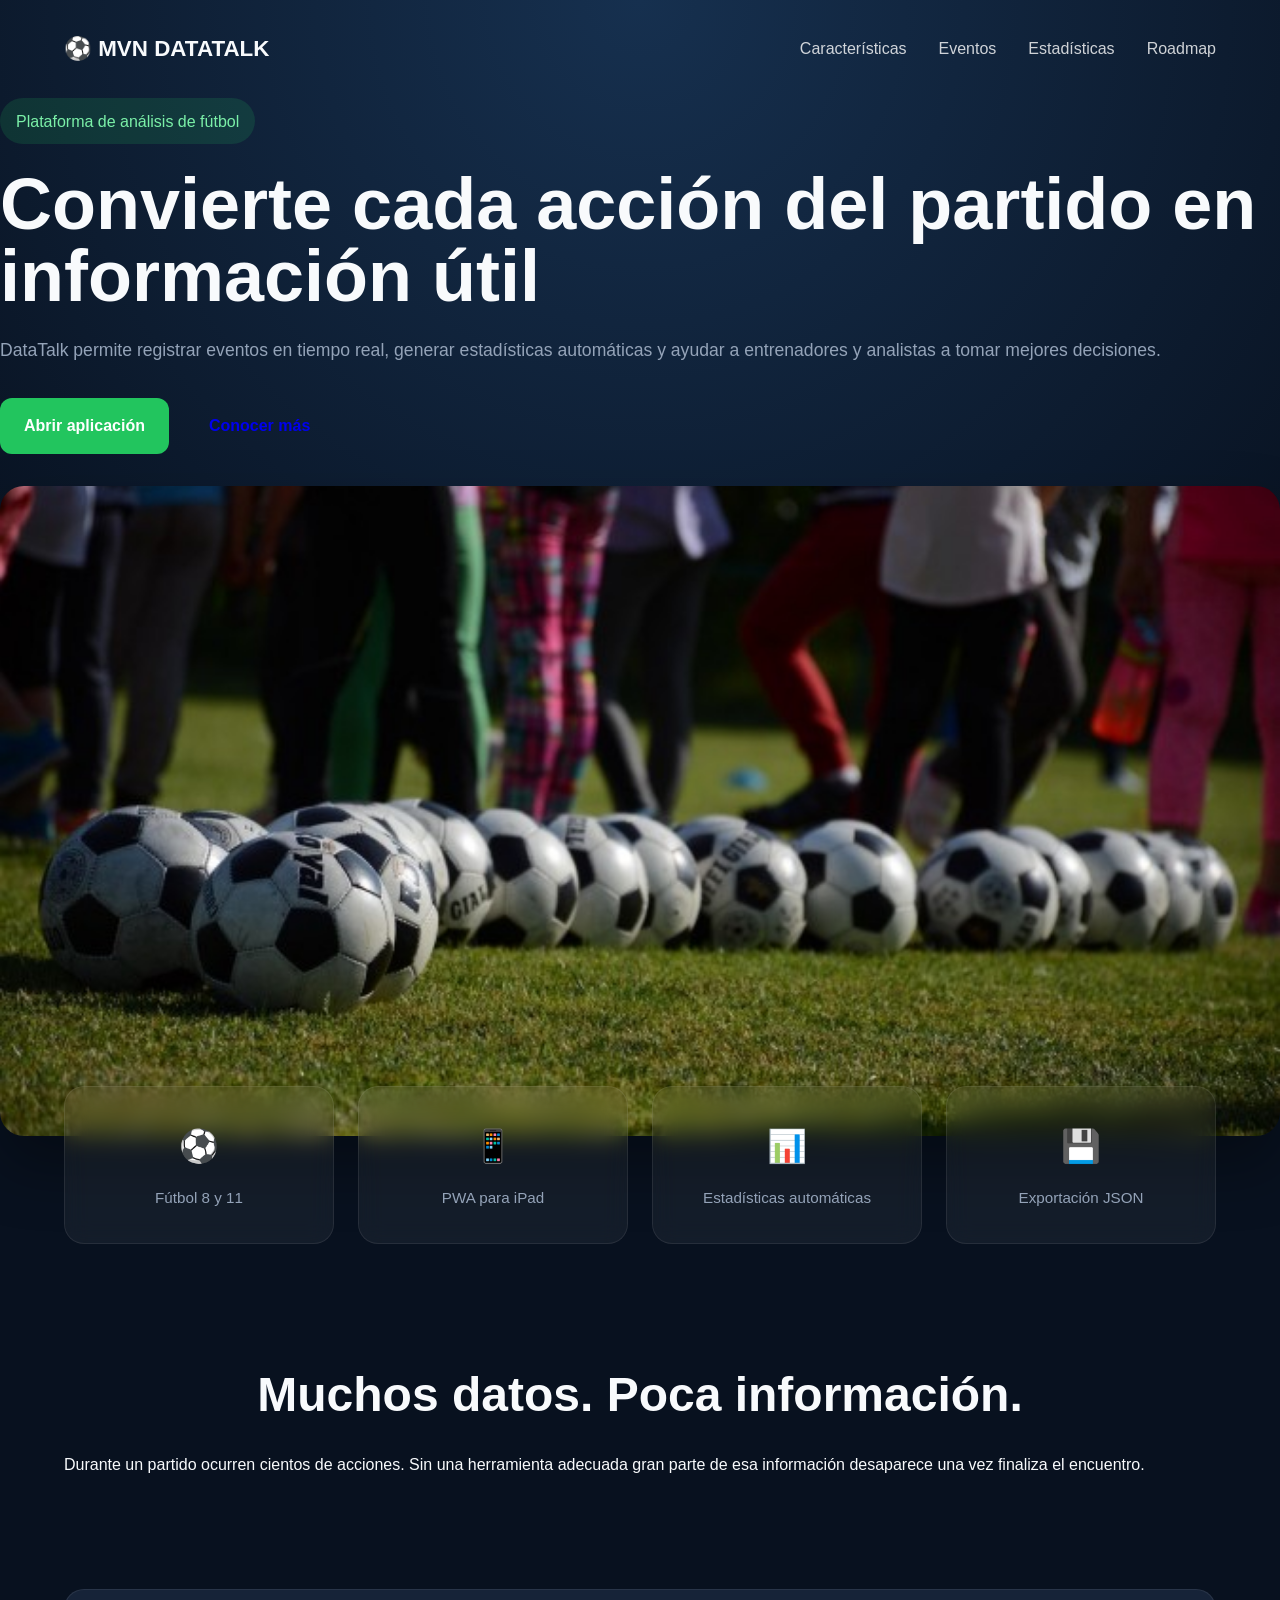
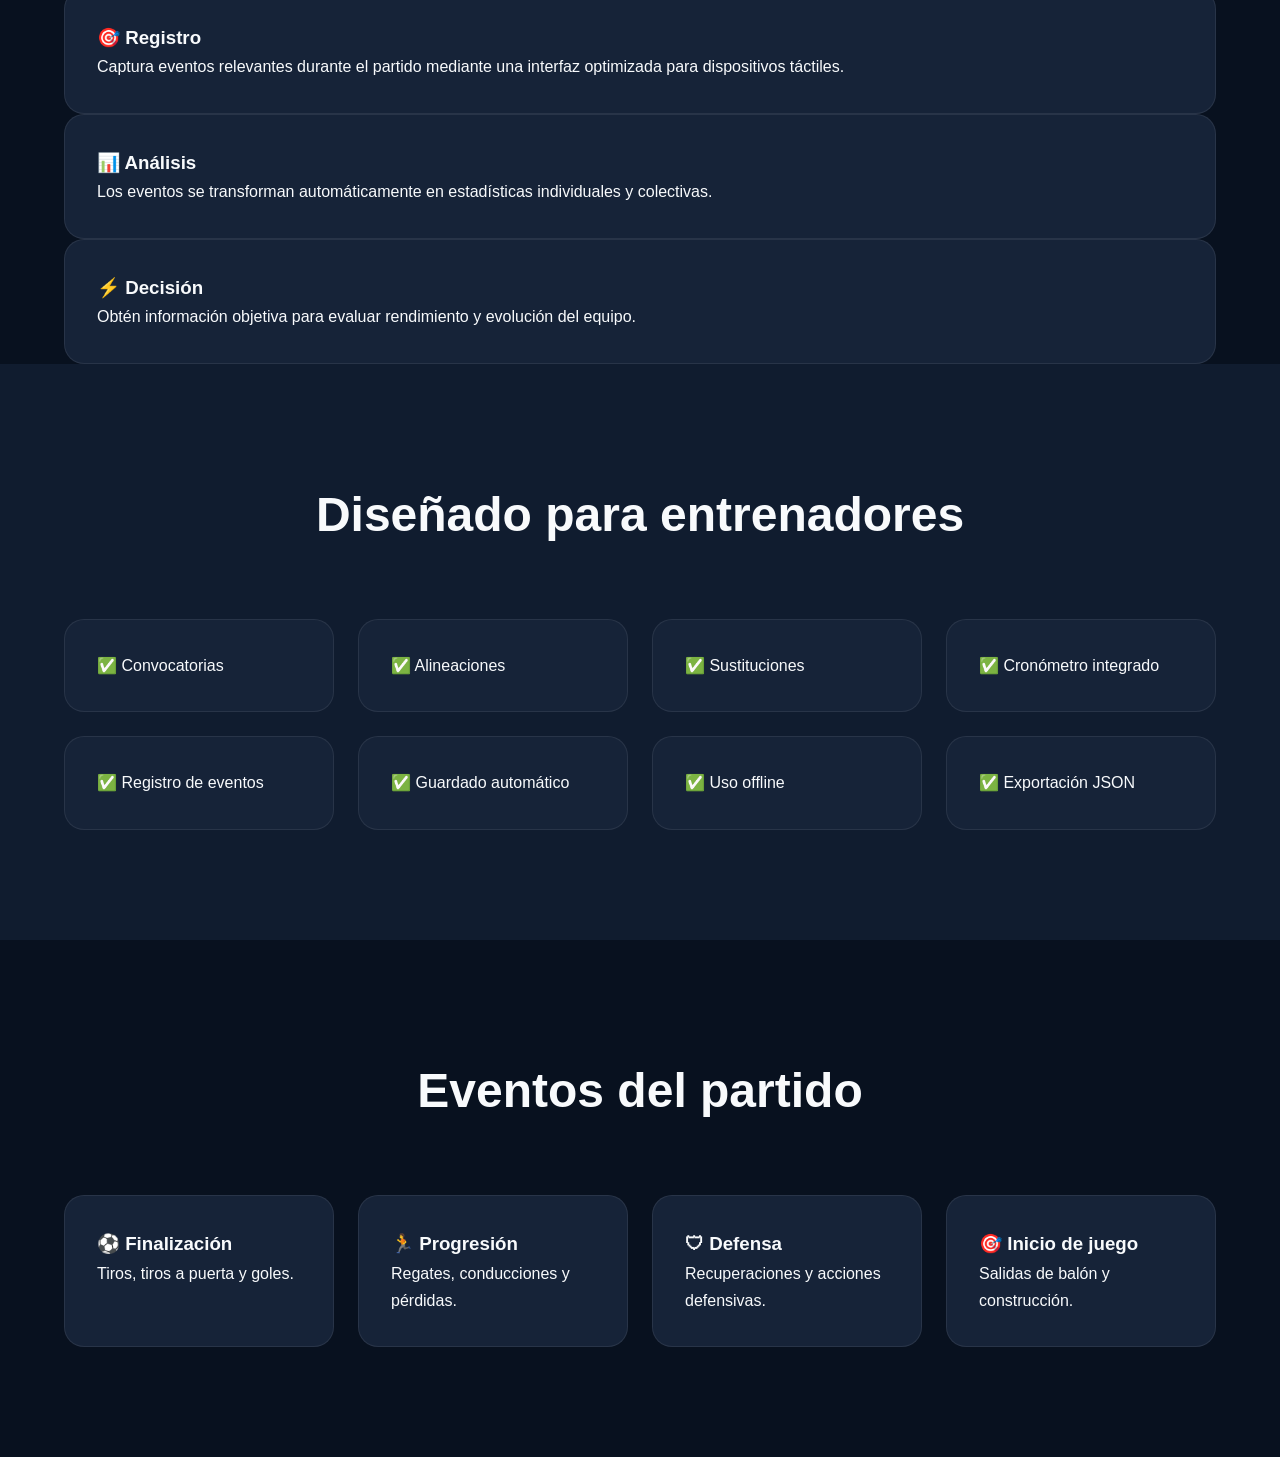
==== commit a293b4c8: "Update index.html" ====
--- a/index.html
+++ b/index.html
@@ -21,7 +21,7 @@
     <link href="https://fonts.googleapis.com/css2?family=Inter:wght@300;400;500;600;700;800;900&display=swap"
           rel="stylesheet">
 
-    <link rel="stylesheet" href="style.css">
+    <link rel="stylesheet" href="style-ppal.css">
 
 </head>
 
--- a/style-ppal.css
+++ b/style-ppal.css
@@ -0,0 +1,424 @@
+:root {
+
+    --bg: #08111f;
+    --surface: #101c2f;
+    --card: #162338;
+
+    --primary: #22c55e;
+    --secondary: #06b6d4;
+
+    --text: #f8fafc;
+    --muted: #94a3b8;
+
+    --radius: 20px;
+}
+
+* {
+    margin: 0;
+    padding: 0;
+    box-sizing: border-box;
+}
+
+html {
+    scroll-behavior: smooth;
+}
+
+body {
+    font-family: 'Inter', sans-serif;
+    background: var(--bg);
+    color: var(--text);
+    line-height: 1.7;
+}
+
+img {
+    width: 100%;
+    display: block;
+    border-radius: var(--radius);
+}
+
+.hero-image img {
+    width: 100%;
+    height: 650px;
+
+    object-fit: cover;
+    object-position: center;
+
+    border-radius: 24px;
+
+    box-shadow: 0 30px 60px rgba(0,0,0,.35);
+}
+
+
+
+.container {
+    width: min(1200px, 90%);
+    margin: auto;
+}
+
+.hero {
+
+    min-height: 100vh;
+
+    background:
+        radial-gradient(circle at top, #16304f 0%, #08111f 70%);
+}
+
+.navbar {
+
+    width: min(1200px, 90%);
+    margin: auto;
+
+    padding: 30px 0;
+
+    display: flex;
+    justify-content: space-between;
+    align-items: center;
+}
+
+.logo {
+
+    font-size: 1.4rem;
+    font-weight: 800;
+}
+
+.menu {
+
+    display: flex;
+    gap: 2rem;
+    list-style: none;
+}
+
+.menu a {
+
+    color: white;
+    text-decoration: none;
+    opacity: .8;
+}
+
+.menu a:hover {
+    opacity: 1;
+}
+
+.hero-container {
+
+    width: min(1200px, 90%);
+    margin: auto;
+
+    min-height: 80vh;
+
+    display: grid;
+    grid-template-columns: 1.2fr 1fr;
+    gap: 4rem;
+    align-items: center;
+}
+
+.badge {
+
+    display: inline-block;
+
+    padding: .6rem 1rem;
+
+    background: rgba(34, 197, 94, .15);
+
+    color: #7bf0a8;
+
+    border-radius: 30px;
+}
+
+.hero h1 {
+
+    font-size: 4.5rem;
+    line-height: 1;
+    margin: 1.5rem 0;
+}
+
+.hero p {
+
+    color: var(--muted);
+    margin-bottom: 2rem;
+    font-size: 1.1rem;
+}
+
+.hero-buttons {
+
+    display: flex;
+    gap: 1rem;
+    margin-bottom: 2rem;
+}
+
+.btn {
+
+    text-decoration: none;
+    border-radius: 12px;
+    padding: 14px 24px;
+    font-weight: 600;
+}
+
+.btn-primary {
+
+    background: var(--primary);
+    color: white;
+}
+
+.btn-outline {
+
+    border: 1px solid rgba(255,255,255,.15);
+    color: white;
+}
+
+.hero-stats {
+
+    display: grid;
+    grid-template-columns: repeat(4,1fr);
+    gap: 1rem;
+}
+
+.metrics {
+    margin-top: -50px;
+    position: relative;
+    z-index: 10;
+}
+
+.metrics .container {
+    display: grid;
+    grid-template-columns: repeat(4, 1fr);
+    gap: 1.5rem;
+}
+
+.metric-card {
+    background: rgba(255,255,255,0.05);
+    backdrop-filter: blur(12px);
+    border: 1px solid rgba(255,255,255,0.08);
+
+    padding: 2rem;
+    border-radius: 20px;
+
+    text-align: center;
+
+    transition: all .3s ease;
+}
+
+.metric-card:hover {
+    transform: translateY(-6px);
+
+    border-color: var(--primary);
+
+    box-shadow: 0 15px 35px rgba(0,0,0,.3);
+}
+
+.metric-card h3 {
+    font-size: 2rem;
+    margin-bottom: .75rem;
+}
+
+.metric-card p {
+    color: var(--muted);
+    font-size: .95rem;
+}
+
+.section {
+    padding: 110px 0;
+}
+
+.dark {
+    background: var(--surface);
+}
+
+.section h2 {
+
+    text-align: center;
+    font-size: 3rem;
+
+    margin-bottom: 1rem;
+}
+
+.subtitle {
+
+    max-width: 700px;
+    margin: auto;
+    text-align: center;
+
+    color: var(--muted);
+}
+
+.cards,
+.feature-grid,
+.event-grid,
+.stats-grid,
+.roadmap {
+
+    display: grid;
+    gap: 1.5rem;
+    margin-top: 4rem;
+}
+
+.cards {
+    grid-template-columns: repeat(3,1fr);
+}
+
+.feature-grid,
+.event-grid,
+.stats-grid {
+    grid-template-columns: repeat(4,1fr);
+}
+
+.roadmap {
+    grid-template-columns: repeat(3,1fr);
+}
+
+.card,
+.feature-card,
+.event-card,
+.stat-card,
+.roadmap-card {
+
+    background: var(--card);
+
+    padding: 2rem;
+
+    border-radius: var(--radius);
+    border: 1px solid rgba(255,255,255,.08);
+    transition: all .3s ease;
+
+}
+
+.card:hover,
+.feature-card:hover,
+.event-card:hover,
+.stat-card:hover,
+.roadmap-card:hover {
+
+    transform: translateY(-6px);
+    border-color: rgba(34,197,94,.5);
+    box-shadow: 0 20px 40px rgba(0,0,0,.3);
+}
+
+.dashboard {
+    margin: 4rem 0;
+}
+
+.timeline {
+
+    margin-top: 4rem;
+
+    display: flex;
+    gap: 1rem;
+}
+
+.step {
+
+    flex: 1;
+
+    background: var(--card);
+
+    padding: 2rem;
+
+    border-radius: 20px;
+
+    text-align: center;
+}
+
+.step span {
+
+    width: 50px;
+    height: 50px;
+
+    border-radius: 50%;
+
+    background: var(--primary);
+
+    display: flex;
+    align-items: center;
+    justify-content: center;
+
+    margin: auto auto 1rem;
+}
+
+.two-columns {
+
+    display: grid;
+    grid-template-columns: 1fr 1fr;
+    gap: 4rem;
+    align-items: center;
+}
+
+.advantages {
+
+    list-style: none;
+
+    display: flex;
+    flex-direction: column;
+    gap: 1rem;
+
+    margin-top: 2rem;
+}
+
+.cta {
+
+    padding: 120px 20px;
+
+    text-align: center;
+
+    background:
+        linear-gradient(
+            135deg,
+            #22c55e,
+            #06b6d4
+        );
+}
+
+.cta h2 {
+
+    font-size: 3rem;
+    max-width: 900px;
+    margin: auto auto 2rem;
+}
+
+footer {
+
+    text-align: center;
+    padding: 2rem;
+
+    color: var(--muted);
+}
+
+@media(max-width:900px){
+
+    .hero-container{
+        grid-template-columns:1fr;
+    }
+
+    .hero h1{
+        font-size:3rem;
+    }
+
+    .hero-stats{
+        grid-template-columns:1fr 1fr;
+    }
+
+    .cards,
+    .feature-grid,
+    .event-grid,
+    .stats-grid,
+    .roadmap{
+        grid-template-columns:1fr;
+    }
+
+    .timeline{
+        flex-direction:column;
+    }
+
+    .two-columns{
+        grid-template-columns:1fr;
+    }
+
+    .menu{
+        display:none;
+    }
+    .metrics .container{
+         grid-template-columns: repeat(2, 1fr);
+    }
+    .hero-image img {
+        height: 350px;
+    }
+}
